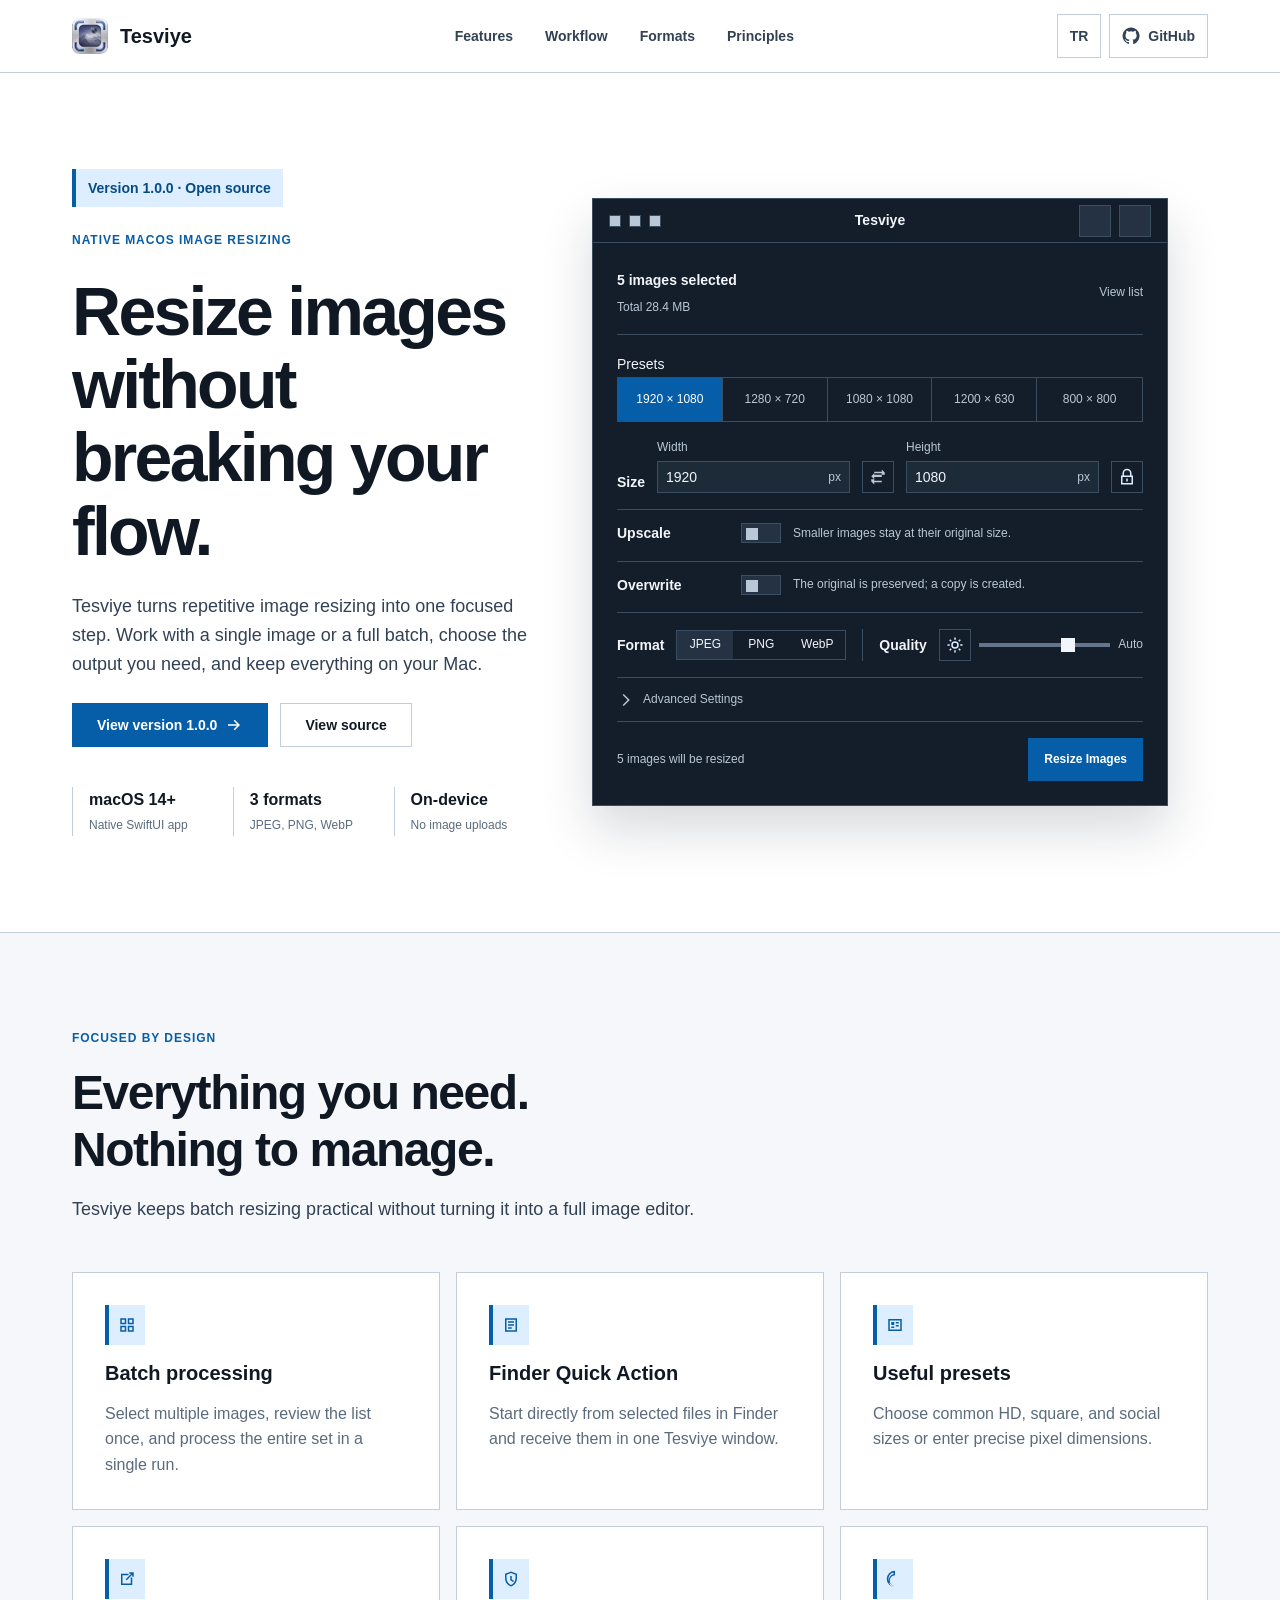
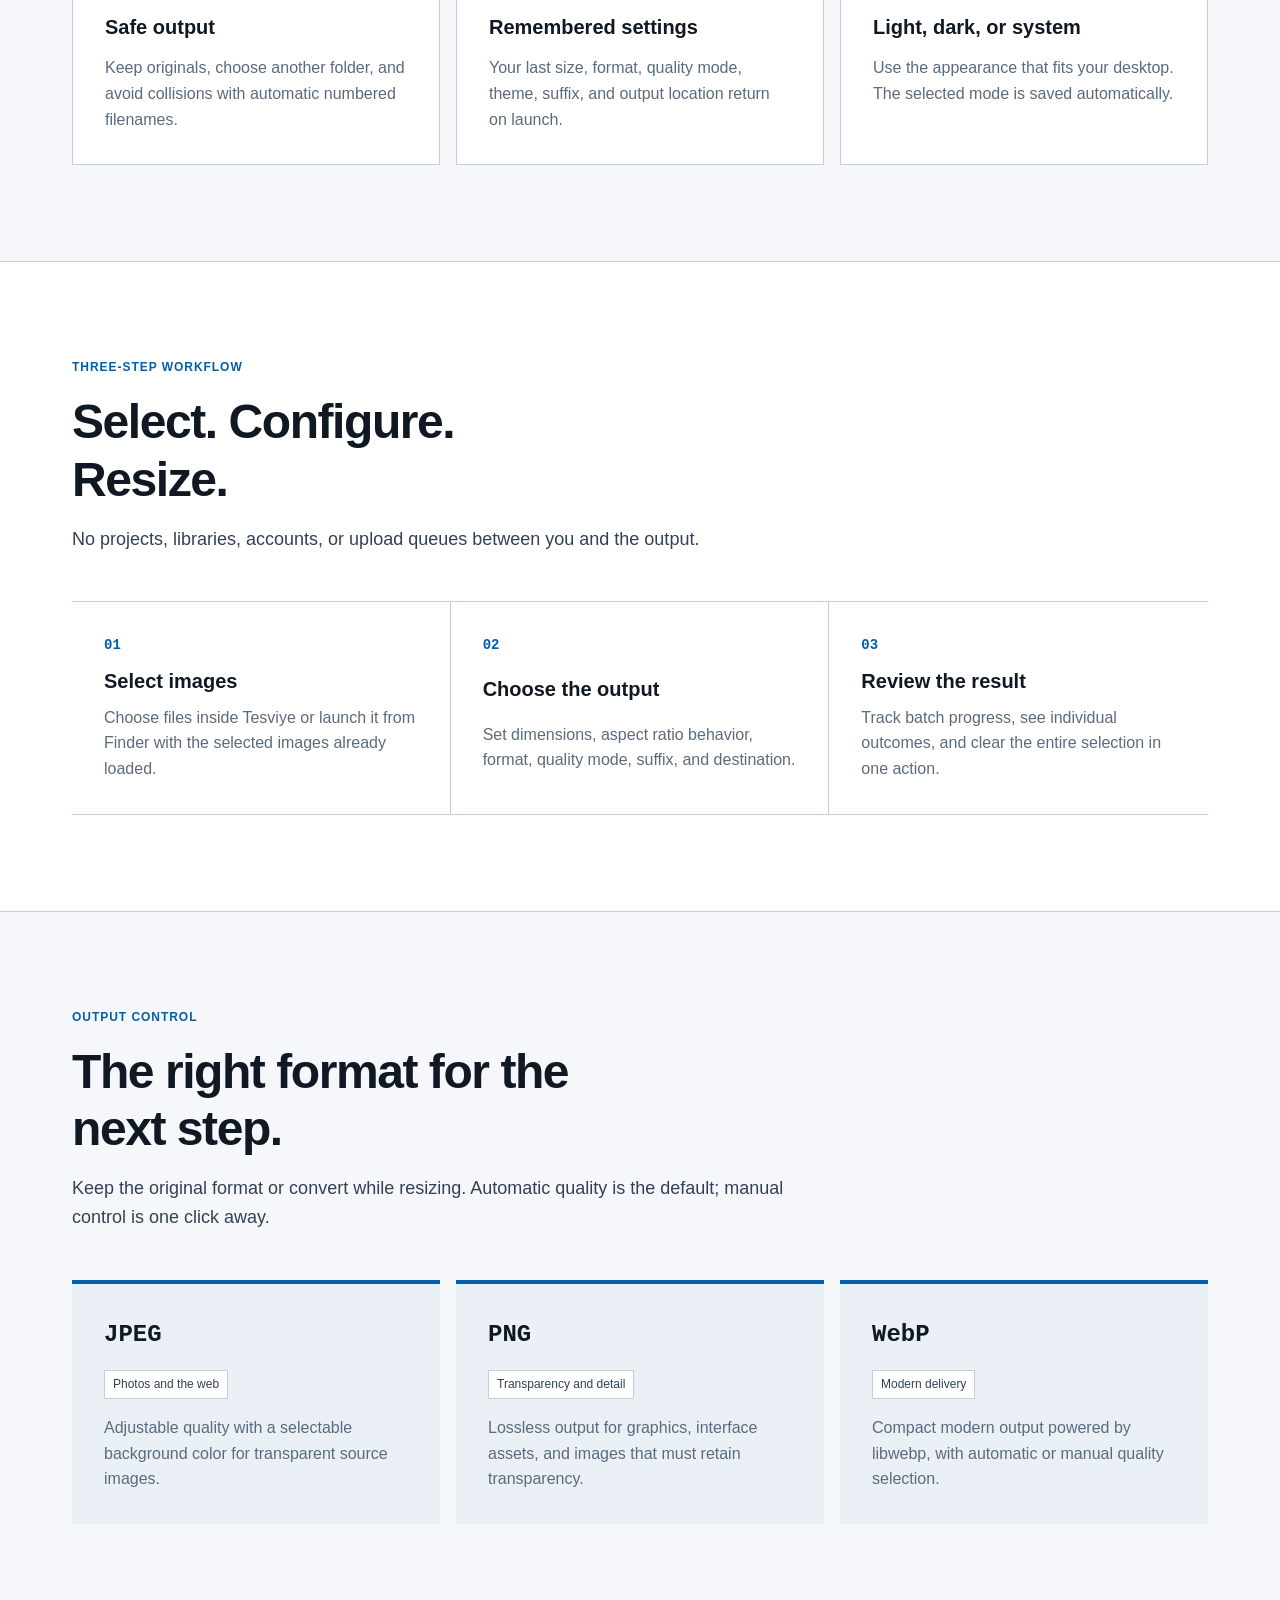
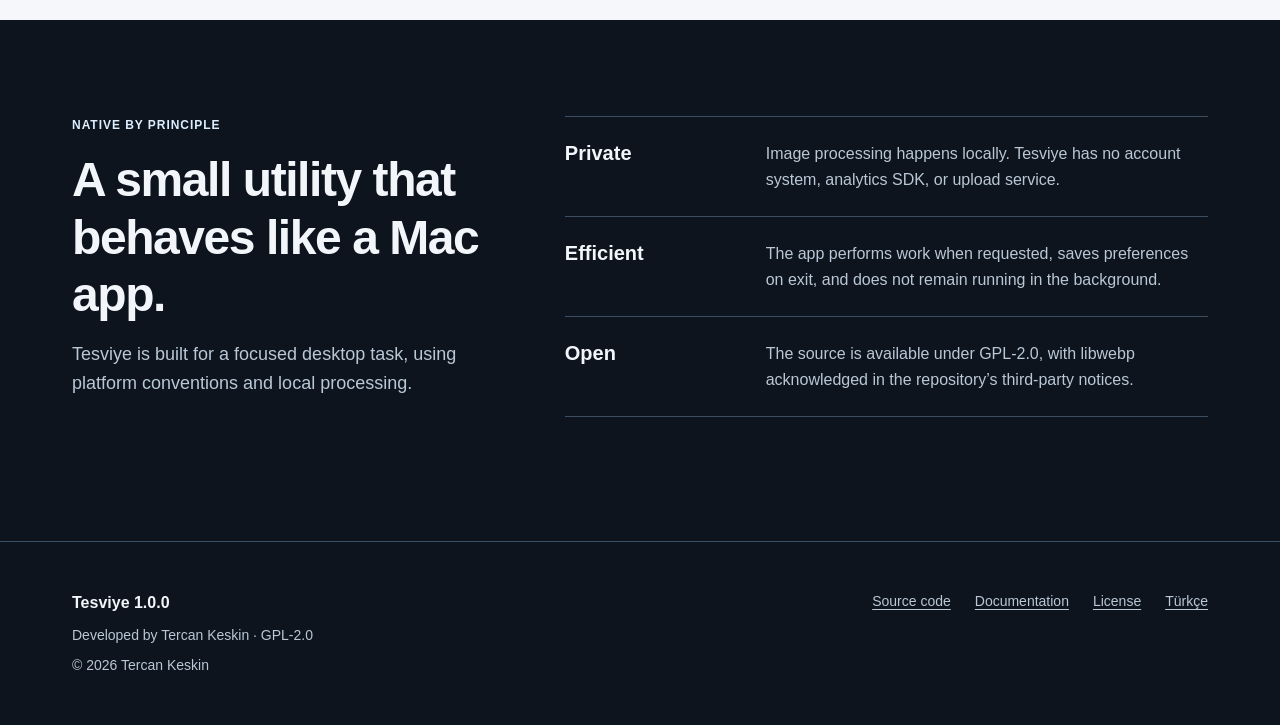
==== docs/index.html @ 5f22d954 "feat(release): prepare 1.0.0 public launch - Add the bilingual GitHub Pages presentation and automat" ====
<!DOCTYPE html>
<html lang="en">
  <head>
    <meta charset="UTF-8">
    <meta name="viewport" content="width=device-width, initial-scale=1.0">
    <meta
      name="description"
      content="Tesviye is a native macOS app for resizing one or many images with presets, format conversion, quality control, and Finder Quick Actions."
    >
    <meta name="theme-color" content="#ffffff">
    <meta name="referrer" content="strict-origin-when-cross-origin">
    <meta
      http-equiv="Content-Security-Policy"
      content="default-src 'self'; img-src 'self' data:; style-src 'self'; script-src 'self'; connect-src 'none'; object-src 'none'; base-uri 'self'; form-action 'none'; upgrade-insecure-requests"
    >
    <title>Tesviye — Native Image Resizing for macOS</title>
    <link rel="canonical" href="https://tercan.github.io/tesviye/">
    <link rel="alternate" hreflang="en" href="https://tercan.github.io/tesviye/">
    <link rel="alternate" hreflang="tr" href="https://tercan.github.io/tesviye/tr/">
    <link rel="alternate" hreflang="x-default" href="https://tercan.github.io/tesviye/">
    <link rel="icon" type="image/png" href="assets/tesviye-icon-256.png">
    <link rel="apple-touch-icon" href="assets/tesviye-icon-256.png">
    <link rel="stylesheet" href="style.css">
    <meta property="og:type" content="website">
    <meta property="og:site_name" content="Tesviye">
    <meta property="og:title" content="Tesviye — Native Image Resizing for macOS">
    <meta
      property="og:description"
      content="Resize single images or entire batches with presets, format conversion, quality control, and a Finder Quick Action."
    >
    <meta property="og:url" content="https://tercan.github.io/tesviye/">
    <meta property="og:image" content="https://tercan.github.io/tesviye/assets/tesviye-icon.png">
    <meta property="og:image:alt" content="Tesviye application icon">
    <meta name="twitter:card" content="summary">
    <meta name="twitter:title" content="Tesviye — Native Image Resizing for macOS">
    <meta
      name="twitter:description"
      content="A focused, private, and native macOS workflow for resizing images."
    >
    <meta name="twitter:image" content="https://tercan.github.io/tesviye/assets/tesviye-icon.png">
    <script type="application/ld+json">
      {
        "@context": "https://schema.org",
        "@type": "SoftwareApplication",
        "name": "Tesviye",
        "description": "A native macOS application for resizing and converting one or many images.",
        "applicationCategory": "MultimediaApplication",
        "operatingSystem": "macOS 14 or later",
        "softwareVersion": "1.0.0",
        "isAccessibleForFree": true,
        "license": "https://github.com/tercan/tesviye/blob/main/LICENSE",
        "codeRepository": "https://github.com/tercan/tesviye",
        "downloadUrl": "https://github.com/tercan/tesviye/releases/tag/v1.0.0",
        "image": "https://tercan.github.io/tesviye/assets/tesviye-icon.png",
        "author": {
          "@type": "Person",
          "name": "Tercan Keskin",
          "url": "https://tercan.github.io/"
        }
      }
    </script>
    <script src="script.js" defer></script>
  </head>
  <body>
    <a class="skip-link" href="#main-content">Skip to content</a>

    <header class="site-header">
      <div class="container header-inner" data-menu-open="false">
        <a class="brand" href="./" aria-label="Tesviye home page">
          <picture class="brand-picture">
            <source
              type="image/webp"
              srcset="assets/tesviye-icon-36.webp 1x, assets/tesviye-icon-72.webp 2x"
            >
            <img
              class="brand-icon"
              src="assets/tesviye-icon-36.png"
              srcset="assets/tesviye-icon-36.png 1x, assets/tesviye-icon-72.png 2x"
              width="36"
              height="36"
              alt=""
              aria-hidden="true"
            >
          </picture><!-- /.brand-picture -->
          <span>Tesviye</span>
        </a>

        <nav class="site-navigation" id="primary-navigation" aria-label="Primary navigation">
          <ul class="navigation-list">
            <li><a class="navigation-link" href="#features">Features</a></li>
            <li><a class="navigation-link" href="#workflow">Workflow</a></li>
            <li><a class="navigation-link" href="#formats">Formats</a></li>
            <li><a class="navigation-link" href="#principles">Principles</a></li>
          </ul><!-- /.navigation-list -->
        </nav><!-- /.site-navigation -->

        <div class="header-actions">
          <a class="language-link" href="tr/" lang="tr" hreflang="tr" aria-label="TR — Türkçe sürümü aç">TR</a>
          <a
            class="header-link"
            href="https://github.com/tercan/tesviye"
            aria-label="View Tesviye on GitHub"
          >
            <svg viewBox="0 0 24 24" aria-hidden="true">
              <path
                fill="currentColor"
                d="M12 .7a11.3 11.3 0 0 0-3.6 22c.6.1.8-.2.8-.5v-2.2c-3.3.7-4-1.4-4-1.4-.5-1.4-1.3-1.7-1.3-1.7-1.1-.7.1-.7.1-.7 1.2.1 1.8 1.2 1.8 1.2 1.1 1.8 2.8 1.3 3.5 1 .1-.8.4-1.3.8-1.6-2.6-.3-5.4-1.3-5.4-5.6 0-1.2.4-2.3 1.2-3.1-.1-.3-.5-1.5.1-3.1 0 0 1-.3 3.2 1.2a11 11 0 0 1 5.8 0c2.2-1.5 3.2-1.2 3.2-1.2.6 1.6.2 2.8.1 3.1.7.8 1.2 1.9 1.2 3.1 0 4.4-2.7 5.3-5.4 5.6.4.4.8 1.1.8 2.2v3.2c0 .3.2.6.8.5A11.3 11.3 0 0 0 12 .7Z"
              ></path>
            </svg>
            <span>GitHub</span>
          </a>
          <button
            class="menu-toggle"
            type="button"
            aria-controls="primary-navigation"
            aria-expanded="false"
            aria-label="Open navigation menu"
            data-label-open="Open navigation menu"
            data-label-close="Close navigation menu"
          >
            <svg viewBox="0 0 24 24" aria-hidden="true">
              <path fill="currentColor" d="M3 6h18v2H3V6Zm0 5h18v2H3v-2Zm0 5h18v2H3v-2Z"></path>
            </svg>
          </button>
        </div><!-- /.header-actions -->
      </div><!-- /.header-inner -->
    </header><!-- /.site-header -->

    <main id="main-content">
      <section class="hero" aria-labelledby="hero-title">
        <div class="container hero-grid">
          <div class="hero-copy">
            <p class="version-line">Version 1.0.0 · Open source</p>
            <p class="eyebrow">Native macOS image resizing</p>
            <h1 id="hero-title">Resize images without breaking your flow.</h1>
            <p class="hero-lead">
              Tesviye turns repetitive image resizing into one focused step. Work with a single image or a full
              batch, choose the output you need, and keep everything on your Mac.
            </p>
            <div class="hero-actions">
              <a class="button" href="https://github.com/tercan/tesviye/releases/tag/v1.0.0">
                View version 1.0.0
                <svg viewBox="0 0 24 24" aria-hidden="true">
                  <path fill="currentColor" d="m13 5 7 7-7 7-1.4-1.4 4.6-4.6H4v-2h12.2l-4.6-4.6L13 5Z"></path>
                </svg>
              </a>
              <a class="button button--secondary" href="https://github.com/tercan/tesviye">View source</a>
            </div><!-- /.hero-actions -->
            <ul class="hero-facts">
              <li class="fact-item">
                <span class="fact-value">macOS 14+</span>
                <span class="fact-label">Native SwiftUI app</span>
              </li>
              <li class="fact-item">
                <span class="fact-value">3 formats</span>
                <span class="fact-label">JPEG, PNG, WebP</span>
              </li>
              <li class="fact-item">
                <span class="fact-value">On-device</span>
                <span class="fact-label">No image uploads</span>
              </li>
            </ul><!-- /.hero-facts -->
          </div><!-- /.hero-copy -->

          <figure class="app-preview" aria-labelledby="preview-caption">
            <div class="preview-titlebar">
              <div class="window-controls" aria-hidden="true">
                <span class="window-control"></span>
                <span class="window-control"></span>
                <span class="window-control"></span>
              </div><!-- /.window-controls -->
              <span class="preview-title">Tesviye</span>
              <div class="preview-actions" aria-hidden="true">
                <span class="preview-action"></span>
                <span class="preview-action"></span>
              </div><!-- /.preview-actions -->
            </div><!-- /.preview-titlebar -->
            <div class="preview-body">
              <div class="preview-summary">
                <div>
                  <strong>5 images selected</strong><br>
                  <span>Total 28.4 MB</span>
                </div>
                <span class="preview-link">View list</span>
              </div><!-- /.preview-summary -->

              <div>
                <span class="preview-section-label">Presets</span>
                <ul class="preset-list">
                  <li class="preset-item preset-item--active">1920 × 1080</li>
                  <li class="preset-item">1280 × 720</li>
                  <li class="preset-item">1080 × 1080</li>
                  <li class="preset-item">1200 × 630</li>
                  <li class="preset-item">800 × 800</li>
                </ul><!-- /.preset-list -->
              </div>

              <div class="preview-dimension-row">
                <strong class="preview-section-label">Size</strong>
                <span class="preview-field">
                  <span class="preview-caption">Width</span>
                  <span class="preview-control">1920 <span class="preview-unit">px</span></span>
                </span>
                <span class="preview-swap" aria-hidden="true">
                  <svg viewBox="0 0 24 24"><path fill="currentColor" d="m7 7-4 4 4 4v-3h10V9H7V7Zm10 2h4V6l-4-4v3H7v2h10v2Zm0 8H7v-2H3v3l4 4v-3h10v-2Z"></path></svg>
                </span>
                <span class="preview-field">
                  <span class="preview-caption">Height</span>
                  <span class="preview-control">1080 <span class="preview-unit">px</span></span>
                </span>
                <span class="preview-lock" aria-hidden="true">
                  <svg viewBox="0 0 24 24"><path fill="currentColor" d="M6 10V7a6 6 0 0 1 12 0v3h2v12H4V10h2Zm2 0h8V7a4 4 0 0 0-8 0v3Zm-2 2v8h12v-8H6Zm5 2h2v4h-2v-4Z"></path></svg>
                </span>
              </div><!-- /.preview-dimension-row -->

              <div class="preview-option-row">
                <strong class="preview-section-label">Upscale</strong>
                <span class="preview-switch" aria-hidden="true"></span>
                <span class="preview-caption">Smaller images stay at their original size.</span>
              </div><!-- /.preview-option-row -->

              <div class="preview-option-row">
                <strong class="preview-section-label">Overwrite</strong>
                <span class="preview-switch" aria-hidden="true"></span>
                <span class="preview-caption">The original is preserved; a copy is created.</span>
              </div><!-- /.preview-option-row -->

              <div class="preview-output-row">
                <div class="preview-format">
                  <strong class="preview-section-label">Format</strong>
                  <span class="format-control"><span>JPEG</span><span>PNG</span><span>WebP</span></span>
                </div><!-- /.preview-format -->
                <span class="preview-separator" aria-hidden="true"></span>
                <div class="preview-quality">
                  <strong class="preview-section-label">Quality</strong>
                  <span class="quality-control">
                    <span class="quality-mode" aria-hidden="true">
                      <svg viewBox="0 0 24 24"><path fill="currentColor" d="M11 2h2v3h-2V2Zm0 17h2v3h-2v-3ZM2 11h3v2H2v-2Zm17 0h3v2h-3v-2ZM4.2 5.6l1.4-1.4 2.1 2.1-1.4 1.4-2.1-2.1Zm12.1 12.1 1.4-1.4 2.1 2.1-1.4 1.4-2.1-2.1Zm0-11.4 2.1-2.1 1.4 1.4-2.1 2.1-1.4-1.4ZM4.2 18.4l2.1-2.1 1.4 1.4-2.1 2.1-1.4-1.4ZM12 7a5 5 0 1 1 0 10 5 5 0 0 1 0-10Zm0 2a3 3 0 1 0 0 6 3 3 0 0 0 0-6Z"></path></svg>
                    </span>
                    <span class="quality-slider" aria-hidden="true"></span>
                    <span class="preview-value">Auto</span>
                  </span>
                </div><!-- /.preview-quality -->
              </div><!-- /.preview-output-row -->

              <div class="preview-disclosure">
                <svg viewBox="0 0 24 24" aria-hidden="true"><path fill="currentColor" d="m9 4 8 8-8 8-1.4-1.4 6.6-6.6-6.6-6.6L9 4Z"></path></svg>
                Advanced Settings
              </div><!-- /.preview-disclosure -->
              <div class="preview-footer">
                <span class="preview-caption">5 images will be resized</span>
                <span class="preview-primary-button">Resize Images</span>
              </div><!-- /.preview-footer -->
            </div><!-- /.preview-body -->
            <figcaption class="visually-hidden" id="preview-caption">
              A compact preview of the Tesviye image resizing interface.
            </figcaption>
          </figure><!-- /.app-preview -->
        </div><!-- /.hero-grid -->
      </section><!-- /.hero -->

      <section class="section" id="features" aria-labelledby="features-title">
        <div class="container">
          <div class="section-heading">
            <p class="eyebrow">Focused by design</p>
            <h2 id="features-title">Everything you need. Nothing to manage.</h2>
            <p class="section-description">
              Tesviye keeps batch resizing practical without turning it into a full image editor.
            </p>
          </div><!-- /.section-heading -->

          <div class="feature-grid">
            <article class="feature-card">
              <span class="feature-icon" aria-hidden="true">
                <svg viewBox="0 0 24 24"><path fill="currentColor" d="M3 3h8v8H3V3Zm2 2v4h4V5H5Zm8-2h8v8h-8V3Zm2 2v4h4V5h-4ZM3 13h8v8H3v-8Zm2 2v4h4v-4H5Zm8-2h8v8h-8v-8Zm2 2v4h4v-4h-4Z"></path></svg>
              </span>
              <h3>Batch processing</h3>
              <p>Select multiple images, review the list once, and process the entire set in a single run.</p>
            </article><!-- /.feature-card -->

            <article class="feature-card">
              <span class="feature-icon" aria-hidden="true">
                <svg viewBox="0 0 24 24"><path fill="currentColor" d="M4 3h16v18H4V3Zm2 2v14h12V5H6Zm2 2h8v2H8V7Zm0 4h8v2H8v-2Zm0 4h5v2H8v-2Z"></path></svg>
              </span>
              <h3>Finder Quick Action</h3>
              <p>Start directly from selected files in Finder and receive them in one Tesviye window.</p>
            </article><!-- /.feature-card -->

            <article class="feature-card">
              <span class="feature-icon" aria-hidden="true">
                <svg viewBox="0 0 24 24"><path fill="currentColor" d="M3 4h18v16H3V4Zm2 2v12h14V6H5Zm2 2h4v4H7V8Zm6 0h4v2h-4V8Zm0 4h4v2h-4v-2ZM7 14h4v2H7v-2Z"></path></svg>
              </span>
              <h3>Useful presets</h3>
              <p>Choose common HD, square, and social sizes or enter precise pixel dimensions.</p>
            </article><!-- /.feature-card -->

            <article class="feature-card">
              <span class="feature-icon" aria-hidden="true">
                <svg viewBox="0 0 24 24"><path fill="currentColor" d="M4 5h10v2H6v11h11v-8h2v10H4V5Zm11-2h6v6h-2V6.4l-7.3 7.3-1.4-1.4L17.6 5H15V3Z"></path></svg>
              </span>
              <h3>Safe output</h3>
              <p>Keep originals, choose another folder, and avoid collisions with automatic numbered filenames.</p>
            </article><!-- /.feature-card -->

            <article class="feature-card">
              <span class="feature-icon" aria-hidden="true">
                <svg viewBox="0 0 24 24"><path fill="currentColor" d="M12 2 4 5v6c0 5 3.4 9.7 8 11 4.6-1.3 8-6 8-11V5l-8-3Zm0 2.1L18 6.3V11c0 3.9-2.5 7.7-6 8.9-3.5-1.2-6-5-6-8.9V6.3l6-2.2Zm-1 3.9h2v4.6l3 1.7-1 1.7-4-2.3V8Z"></path></svg>
              </span>
              <h3>Remembered settings</h3>
              <p>Your last size, format, quality mode, theme, suffix, and output location return on launch.</p>
            </article><!-- /.feature-card -->

            <article class="feature-card">
              <span class="feature-icon" aria-hidden="true">
                <svg viewBox="0 0 24 24"><path fill="currentColor" d="M12 3a9 9 0 1 0 0 18 7 7 0 0 1 0-14V3Zm-1.8 2.3A9 9 0 0 0 12 23a11 11 0 1 1 0-22v2a9 9 0 0 0-1.8.2Z"></path></svg>
              </span>
              <h3>Light, dark, or system</h3>
              <p>Use the appearance that fits your desktop. The selected mode is saved automatically.</p>
            </article><!-- /.feature-card -->
          </div><!-- /.feature-grid -->
        </div><!-- /.container -->
      </section><!-- /#features -->

      <section class="section section--surface" id="workflow" aria-labelledby="workflow-title">
        <div class="container">
          <div class="section-heading">
            <p class="eyebrow">Three-step workflow</p>
            <h2 id="workflow-title">Select. Configure. Resize.</h2>
            <p class="section-description">No projects, libraries, accounts, or upload queues between you and the output.</p>
          </div><!-- /.section-heading -->
          <ol class="workflow-grid">
            <li class="workflow-step">
              <span class="step-number">01</span>
              <h3>Select images</h3>
              <p>Choose files inside Tesviye or launch it from Finder with the selected images already loaded.</p>
            </li><!-- /.workflow-step -->
            <li class="workflow-step">
              <span class="step-number">02</span>
              <h3>Choose the output</h3>
              <p>Set dimensions, aspect ratio behavior, format, quality mode, suffix, and destination.</p>
            </li><!-- /.workflow-step -->
            <li class="workflow-step">
              <span class="step-number">03</span>
              <h3>Review the result</h3>
              <p>Track batch progress, see individual outcomes, and clear the entire selection in one action.</p>
            </li><!-- /.workflow-step -->
          </ol><!-- /.workflow-grid -->
        </div><!-- /.container -->
      </section><!-- /#workflow -->

      <section class="section" id="formats" aria-labelledby="formats-title">
        <div class="container">
          <div class="section-heading">
            <p class="eyebrow">Output control</p>
            <h2 id="formats-title">The right format for the next step.</h2>
            <p class="section-description">
              Keep the original format or convert while resizing. Automatic quality is the default; manual control is one click away.
            </p>
          </div><!-- /.section-heading -->
          <div class="format-grid">
            <article class="format-card">
              <span class="format-name">JPEG</span>
              <span class="format-tag">Photos and the web</span>
              <p>Adjustable quality with a selectable background color for transparent source images.</p>
            </article><!-- /.format-card -->
            <article class="format-card">
              <span class="format-name">PNG</span>
              <span class="format-tag">Transparency and detail</span>
              <p>Lossless output for graphics, interface assets, and images that must retain transparency.</p>
            </article><!-- /.format-card -->
            <article class="format-card">
              <span class="format-name">WebP</span>
              <span class="format-tag">Modern delivery</span>
              <p>Compact modern output powered by libwebp, with automatic or manual quality selection.</p>
            </article><!-- /.format-card -->
          </div><!-- /.format-grid -->
        </div><!-- /.container -->
      </section><!-- /#formats -->

      <section class="section section--dark" id="principles" aria-labelledby="principles-title">
        <div class="container principles-grid">
          <div class="section-heading">
            <p class="eyebrow">Native by principle</p>
            <h2 id="principles-title">A small utility that behaves like a Mac app.</h2>
            <p class="section-description">
              Tesviye is built for a focused desktop task, using platform conventions and local processing.
            </p>
          </div><!-- /.section-heading -->
          <ul class="principle-list">
            <li class="principle-item">
              <h3>Private</h3>
              <p>Image processing happens locally. Tesviye has no account system, analytics SDK, or upload service.</p>
            </li><!-- /.principle-item -->
            <li class="principle-item">
              <h3>Efficient</h3>
              <p>The app performs work when requested, saves preferences on exit, and does not remain running in the background.</p>
            </li><!-- /.principle-item -->
            <li class="principle-item">
              <h3>Open</h3>
              <p>The source is available under GPL-2.0, with libwebp acknowledged in the repository’s third-party notices.</p>
            </li><!-- /.principle-item -->
          </ul><!-- /.principle-list -->
        </div><!-- /.principles-grid -->
      </section><!-- /#principles -->
    </main><!-- /#main-content -->

    <footer class="site-footer">
      <div class="container footer-grid">
        <div class="footer-brand">
          <strong>Tesviye 1.0.0</strong>
          <span class="footer-note">Developed by Tercan Keskin · GPL-2.0</span>
          <span class="footer-note">© <span data-current-year>2026</span> Tercan Keskin</span>
        </div><!-- /.footer-brand -->
        <nav class="footer-links" aria-label="Footer navigation">
          <a class="footer-link" href="https://github.com/tercan/tesviye">Source code</a>
          <a class="footer-link" href="https://github.com/tercan/tesviye/blob/main/README.md">Documentation</a>
          <a class="footer-link" href="https://github.com/tercan/tesviye/blob/main/LICENSE">License</a>
          <a class="footer-link" href="tr/" lang="tr" hreflang="tr">Türkçe</a>
        </nav><!-- /.footer-links -->
      </div><!-- /.footer-grid -->
    </footer><!-- /.site-footer -->
  </body>
</html>
---- docs/style.css ----
/**
 * 1. CSS reset / normalize
 */

*,
*::before,
*::after {
  box-sizing: border-box;
}

html {
  scroll-behavior: auto;
}

body,
h1,
h2,
h3,
p,
ul,
ol {
  margin: 0;
}

ul,
ol {
  padding: 0;
}

button,
a {
  font: inherit;
}

img,
svg {
  display: block;
}

/**
 * 2. Design tokens
 */

:root {
  --color-page: #f5f7fa;
  --color-surface: #ffffff;
  --color-surface-soft: #eaf0f6;
  --color-surface-strong: #dbe5ef;
  --color-text: #101923;
  --color-text-soft: #334155;
  --color-text-muted: #5b6b7d;
  --color-border: #c2ceda;
  --color-primary: #075ea8;
  --color-primary-hover: #064b85;
  --color-primary-soft: #dceeff;
  --color-primary-contrast: #ffffff;
  --color-success: #17633f;
  --color-warning: #8a4b08;
  --color-focus: #b45309;
  --color-dark: #0d141d;
  --color-dark-surface: #141e2a;
  --color-dark-surface-soft: #1d2a38;
  --color-dark-text: #f2f6fa;
  --color-dark-text-soft: #b9c7d6;
  --color-dark-border: #3b4d60;
  --color-slider: #64748b;
  --color-control-light: #eef2f7;
  --color-control-dark: #243243;
  --color-code: #e4edf6;
  --font-family-base: -apple-system, BlinkMacSystemFont, "Segoe UI", sans-serif;
  --font-family-mono: "SFMono-Regular", Consolas, "Liberation Mono", monospace;
  --font-size-xs: 0.75rem;
  --font-size-sm: 0.875rem;
  --font-size-base: 1rem;
  --font-size-md: 1.125rem;
  --font-size-lg: 1.25rem;
  --font-size-xl: 1.5rem;
  --font-size-2xl: 2rem;
  --font-size-3xl: 3rem;
  --font-size-4xl: 4.25rem;
  --line-height-tight: 1.08;
  --line-height-heading: 1.2;
  --line-height-base: 1.6;
  --font-weight-regular: 400;
  --font-weight-medium: 500;
  --font-weight-semibold: 600;
  --font-weight-bold: 700;
  --letter-spacing-wide: 0.08em;
  --space-2xs: 0.25rem;
  --space-xs: 0.5rem;
  --space-sm: 0.75rem;
  --space-md: 1rem;
  --space-lg: 1.5rem;
  --space-xl: 2rem;
  --space-2xl: 3rem;
  --space-3xl: 4rem;
  --space-4xl: 6rem;
  --border-radius: 0;
  --border-width: 1px;
  --border-accent-width: 0.25rem;
  --shadow-sm: 0 0.125rem 0.5rem rgba(15, 23, 42, 0.08);
  --shadow-lg: 0 1.5rem 3rem rgba(15, 23, 42, 0.16);
  --transition-fast: 150ms ease;
  --container-max-width: 74rem;
  --container-padding: 1.5rem;
  --header-min-height: 4.5rem;
  --control-min-height: 2.75rem;
  --target-min-size: 2.75rem;
  --brand-icon-size: 2.25rem;
  --feature-icon-size: 2.5rem;
  --inline-icon-size: 1.125rem;
  --preview-max-width: 36rem;
  --preview-control-height: 2rem;
  --preview-slider-height: 0.25rem;
  --preview-slider-thumb: 0.875rem;
  --preview-lock-size: 2rem;
  --section-scroll-margin: 5.5rem;
  --z-header: 100;
  --z-skip-link: 200;
}

/**
 * 3. Base / element styles
 */

body {
  min-width: 20rem;
  background: var(--color-page);
  color: var(--color-text);
  font-family: var(--font-family-base);
  font-size: var(--font-size-base);
  line-height: var(--line-height-base);
  text-rendering: optimizeLegibility;
}

a {
  color: var(--color-primary);
  text-decoration-thickness: 0.0625rem;
  text-underline-offset: 0.2em;
}

a:hover {
  color: var(--color-primary-hover);
}

button {
  border: 0;
}

a:focus-visible,
button:focus-visible {
  outline: 0.1875rem solid var(--color-focus);
  outline-offset: 0.1875rem;
}

h1,
h2,
h3 {
  color: var(--color-text);
  line-height: var(--line-height-heading);
}

h1 {
  max-width: 13ch;
  font-size: var(--font-size-4xl);
  letter-spacing: -0.04em;
  line-height: var(--line-height-tight);
}

h2 {
  max-width: 20ch;
  font-size: var(--font-size-3xl);
  letter-spacing: -0.03em;
}

h3 {
  font-size: var(--font-size-lg);
}

code {
  background: var(--color-code);
  font-family: var(--font-family-mono);
  font-size: var(--font-size-sm);
  padding: var(--space-2xs) var(--space-xs);
}

section[id] {
  scroll-margin-top: var(--section-scroll-margin);
}

/**
 * 4. Layout
 */

.container {
  width: min(100%, var(--container-max-width));
  margin-inline: auto;
  padding-inline: var(--container-padding);
}

.site-header {
  position: sticky;
  z-index: var(--z-header);
  top: 0;
  border-bottom: var(--border-width) solid var(--color-border);
  background: var(--color-surface);
}

.header-inner {
  display: grid;
  min-height: var(--header-min-height);
  align-items: center;
  grid-template-columns: auto 1fr auto;
  gap: var(--space-xl);
}

.site-navigation {
  justify-self: center;
}

.navigation-list {
  display: flex;
  align-items: center;
  gap: var(--space-xl);
  list-style: none;
}

.header-actions {
  display: flex;
  align-items: center;
  gap: var(--space-xs);
}

.hero {
  border-bottom: var(--border-width) solid var(--color-border);
  background: var(--color-surface);
  padding-block: var(--space-4xl);
}

.hero-grid {
  display: grid;
  align-items: center;
  grid-template-columns: minmax(0, 0.9fr) minmax(28rem, 1.1fr);
  gap: var(--space-3xl);
}

.hero-copy {
  display: grid;
  align-content: center;
  gap: var(--space-lg);
}

.hero-actions {
  display: flex;
  flex-wrap: wrap;
  gap: var(--space-sm);
}

.hero-facts {
  display: grid;
  padding-top: var(--space-md);
  grid-template-columns: repeat(3, minmax(0, 1fr));
  list-style: none;
}

.section {
  padding-block: var(--space-4xl);
}

.section--surface {
  border-block: var(--border-width) solid var(--color-border);
  background: var(--color-surface);
}

.section-heading {
  display: grid;
  max-width: 46rem;
  gap: var(--space-md);
  margin-bottom: var(--space-2xl);
}

.feature-grid {
  display: grid;
  grid-template-columns: repeat(3, minmax(0, 1fr));
  gap: var(--space-md);
}

.workflow-grid {
  display: grid;
  grid-template-columns: repeat(3, minmax(0, 1fr));
  border-block: var(--border-width) solid var(--color-border);
}

.format-grid {
  display: grid;
  grid-template-columns: repeat(3, minmax(0, 1fr));
  gap: var(--space-md);
}

.principles-grid {
  display: grid;
  align-items: start;
  grid-template-columns: minmax(0, 0.8fr) minmax(0, 1.2fr);
  gap: var(--space-3xl);
}

.principle-list {
  display: grid;
  border-top: var(--border-width) solid var(--color-dark-border);
  list-style: none;
}

.site-footer {
  border-top: var(--border-width) solid var(--color-dark-border);
  background: var(--color-dark);
  color: var(--color-dark-text-soft);
  padding-block: var(--space-2xl);
}

.footer-grid {
  display: grid;
  align-items: start;
  grid-template-columns: 1fr auto;
  gap: var(--space-xl);
}

.footer-links {
  display: flex;
  flex-wrap: wrap;
  justify-content: flex-end;
  gap: var(--space-lg);
}

/**
 * 5. Components
 */

.skip-link {
  position: fixed;
  z-index: var(--z-skip-link);
  top: var(--space-md);
  left: var(--space-md);
  background: var(--color-primary);
  color: var(--color-primary-contrast);
  padding: var(--space-sm) var(--space-md);
  transform: translateY(-200%);
}

.skip-link:focus {
  color: var(--color-primary-contrast);
  transform: translateY(0);
}

.brand {
  display: inline-flex;
  min-height: var(--target-min-size);
  align-items: center;
  gap: var(--space-sm);
  color: var(--color-text);
  font-size: var(--font-size-lg);
  font-weight: var(--font-weight-bold);
  text-decoration: none;
}

.brand:hover {
  color: var(--color-primary);
}

.brand-picture,
.brand-icon {
  width: var(--brand-icon-size);
  height: var(--brand-icon-size);
}

.navigation-link,
.language-link,
.header-link,
.menu-toggle {
  display: inline-flex;
  min-height: var(--target-min-size);
  align-items: center;
  justify-content: center;
  color: var(--color-text-soft);
  font-size: var(--font-size-sm);
  font-weight: var(--font-weight-semibold);
  text-decoration: none;
}

.navigation-link:hover,
.language-link:hover,
.header-link:hover {
  color: var(--color-primary);
}

.language-link,
.header-link,
.menu-toggle {
  min-width: var(--target-min-size);
  border: var(--border-width) solid var(--color-border);
  background: var(--color-surface);
  padding-inline: var(--space-sm);
}

.header-link {
  gap: var(--space-xs);
}

.menu-toggle {
  display: none;
  cursor: pointer;
}

.menu-toggle svg,
.header-link svg,
.button svg,
.feature-icon svg {
  width: var(--inline-icon-size);
  height: var(--inline-icon-size);
}

.eyebrow {
  color: var(--color-primary);
  font-size: var(--font-size-xs);
  font-weight: var(--font-weight-bold);
  letter-spacing: var(--letter-spacing-wide);
  text-transform: uppercase;
}

.version-line {
  display: inline-flex;
  align-items: center;
  justify-self: start;
  gap: var(--space-sm);
  border-left: var(--border-accent-width) solid var(--color-primary);
  background: var(--color-primary-soft);
  color: var(--color-primary-hover);
  font-size: var(--font-size-sm);
  font-weight: var(--font-weight-semibold);
  padding: var(--space-xs) var(--space-sm);
}

.hero-lead,
.section-description {
  color: var(--color-text-soft);
  font-size: var(--font-size-md);
}

.hero-lead {
  max-width: 38rem;
}

.button {
  display: inline-flex;
  min-height: var(--control-min-height);
  align-items: center;
  justify-content: center;
  gap: var(--space-xs);
  border: var(--border-width) solid var(--color-primary);
  background: var(--color-primary);
  color: var(--color-primary-contrast);
  font-size: var(--font-size-sm);
  font-weight: var(--font-weight-semibold);
  padding-inline: var(--space-lg);
  text-decoration: none;
}

.button:hover {
  border-color: var(--color-primary-hover);
  background: var(--color-primary-hover);
  color: var(--color-primary-contrast);
}

.button--secondary {
  border-color: var(--color-border);
  background: var(--color-surface);
  color: var(--color-text);
}

.button--secondary:hover {
  border-color: var(--color-primary);
  background: var(--color-primary-soft);
  color: var(--color-primary-hover);
}

.fact-item {
  display: grid;
  gap: var(--space-2xs);
  border-left: var(--border-width) solid var(--color-border);
  padding-left: var(--space-md);
}

.fact-value {
  color: var(--color-text);
  font-weight: var(--font-weight-bold);
}

.fact-label {
  color: var(--color-text-muted);
  font-size: var(--font-size-xs);
}

.app-preview {
  width: min(100%, var(--preview-max-width));
  justify-self: end;
  border: var(--border-width) solid var(--color-dark-border);
  background: var(--color-dark-surface);
  color: var(--color-dark-text);
  box-shadow: var(--shadow-lg);
}

.preview-titlebar {
  display: grid;
  min-height: var(--control-min-height);
  align-items: center;
  grid-template-columns: 1fr auto 1fr;
  border-bottom: var(--border-width) solid var(--color-dark-border);
  padding-inline: var(--space-md);
}

.window-controls,
.preview-actions {
  display: flex;
  gap: var(--space-xs);
}

.preview-actions {
  justify-content: flex-end;
}

.window-control,
.preview-action {
  display: block;
  width: var(--preview-lock-size);
  height: var(--preview-lock-size);
  border: var(--border-width) solid var(--color-dark-border);
  background: var(--color-control-dark);
}

.window-control {
  width: var(--space-sm);
  height: var(--space-sm);
  background: var(--color-dark-text-soft);
}

.preview-title {
  font-size: var(--font-size-sm);
  font-weight: var(--font-weight-semibold);
}

.preview-body {
  display: grid;
  gap: var(--space-md);
  padding: var(--space-lg);
}

.preview-summary {
  display: flex;
  align-items: center;
  justify-content: space-between;
  gap: var(--space-md);
  border-bottom: var(--border-width) solid var(--color-dark-border);
  padding-bottom: var(--space-md);
}

.preview-summary strong,
.preview-section-label {
  font-size: var(--font-size-sm);
}

.preview-summary span,
.preview-caption,
.preview-unit,
.preview-value {
  color: var(--color-dark-text-soft);
  font-size: var(--font-size-xs);
}

.preview-link {
  color: var(--color-primary-soft);
  font-size: var(--font-size-xs);
  text-decoration: none;
}

.preset-list {
  display: grid;
  grid-template-columns: repeat(5, minmax(0, 1fr));
  border: var(--border-width) solid var(--color-dark-border);
  list-style: none;
}

.preset-item {
  min-width: 0;
  border-right: var(--border-width) solid var(--color-dark-border);
  color: var(--color-dark-text-soft);
  font-size: var(--font-size-xs);
  padding: var(--space-sm) var(--space-2xs);
  text-align: center;
}

.preset-item:last-child {
  border-right: 0;
}

.preset-item--active {
  background: var(--color-primary);
  color: var(--color-primary-contrast);
}

.preview-dimension-row {
  display: grid;
  align-items: end;
  grid-template-columns: auto 1fr auto 1fr auto;
  gap: var(--space-sm);
}

.preview-field {
  display: grid;
  gap: var(--space-2xs);
}

.preview-control {
  display: flex;
  height: var(--preview-control-height);
  align-items: center;
  justify-content: space-between;
  border: var(--border-width) solid var(--color-dark-border);
  background: var(--color-dark-surface-soft);
  color: var(--color-dark-text);
  font-size: var(--font-size-sm);
  padding-inline: var(--space-xs);
}

.preview-swap,
.preview-lock {
  display: grid;
  width: var(--preview-lock-size);
  height: var(--preview-lock-size);
  place-items: center;
  border: var(--border-width) solid var(--color-dark-border);
  color: var(--color-dark-text-soft);
  font-size: var(--font-size-sm);
}

.preview-swap svg,
.preview-lock svg,
.preview-disclosure svg,
.quality-mode svg {
  width: var(--inline-icon-size);
  height: var(--inline-icon-size);
}

.preview-lock {
  color: var(--color-primary-soft);
}

.preview-option-row {
  display: grid;
  align-items: center;
  grid-template-columns: 7rem 2.5rem 1fr;
  gap: var(--space-sm);
  border-top: var(--border-width) solid var(--color-dark-border);
  padding-top: var(--space-sm);
}

.preview-switch {
  width: 2.5rem;
  height: 1.25rem;
  border: var(--border-width) solid var(--color-dark-border);
  background: var(--color-control-dark);
  padding: var(--space-2xs);
}

.preview-switch::after {
  display: block;
  width: var(--space-sm);
  height: var(--space-sm);
  background: var(--color-dark-text-soft);
  content: "";
}

.preview-output-row {
  display: grid;
  align-items: center;
  grid-template-columns: 1fr 0.0625rem 1.15fr;
  gap: var(--space-md);
  border-top: var(--border-width) solid var(--color-dark-border);
  padding-top: var(--space-md);
}

.preview-separator {
  width: 1px;
  height: var(--space-xl);
  background: var(--color-dark-border);
}

.preview-format,
.preview-quality {
  display: grid;
  align-items: center;
  grid-template-columns: auto 1fr;
  gap: var(--space-sm);
}

.format-control {
  display: grid;
  grid-template-columns: repeat(3, 1fr);
  border: var(--border-width) solid var(--color-dark-border);
  font-size: var(--font-size-xs);
  text-align: center;
}

.format-control span {
  padding: var(--space-2xs) var(--space-xs);
}

.format-control span:first-child {
  background: var(--color-control-dark);
}

.quality-control {
  display: grid;
  align-items: center;
  grid-template-columns: var(--preview-lock-size) 1fr auto;
  gap: var(--space-xs);
}

.quality-mode {
  display: grid;
  width: var(--preview-lock-size);
  height: var(--preview-lock-size);
  place-items: center;
  border: var(--border-width) solid var(--color-dark-border);
  color: var(--color-primary-soft);
  font-size: var(--font-size-xs);
}

.quality-slider {
  position: relative;
  height: var(--preview-slider-height);
  background: var(--color-slider);
}

.quality-slider::before {
  position: absolute;
  width: var(--preview-slider-thumb);
  height: var(--preview-slider-thumb);
  top: 50%;
  left: 68%;
  background: var(--color-dark-text);
  content: "";
  transform: translate(-50%, -50%);
}

.preview-disclosure {
  display: flex;
  align-items: center;
  gap: var(--space-xs);
  border-block: var(--border-width) solid var(--color-dark-border);
  color: var(--color-dark-text-soft);
  font-size: var(--font-size-xs);
  padding-block: var(--space-sm);
}

.preview-footer {
  display: flex;
  align-items: center;
  justify-content: space-between;
  gap: var(--space-md);
}

.preview-primary-button {
  background: var(--color-primary);
  color: var(--color-primary-contrast);
  font-size: var(--font-size-xs);
  font-weight: var(--font-weight-semibold);
  padding: var(--space-sm) var(--space-md);
}

.feature-card {
  display: grid;
  align-content: start;
  gap: var(--space-md);
  border: var(--border-width) solid var(--color-border);
  background: var(--color-surface);
  padding: var(--space-xl);
}

.feature-card p,
.workflow-step p,
.format-card p {
  color: var(--color-text-muted);
}

.feature-icon {
  display: grid;
  width: var(--feature-icon-size);
  height: var(--feature-icon-size);
  place-items: center;
  border-left: var(--border-accent-width) solid var(--color-primary);
  background: var(--color-primary-soft);
  color: var(--color-primary);
}

.workflow-step {
  display: grid;
  gap: var(--space-sm);
  border-right: var(--border-width) solid var(--color-border);
  padding: var(--space-xl);
}

.workflow-step:last-child {
  border-right: 0;
}

.step-number {
  color: var(--color-primary);
  font-family: var(--font-family-mono);
  font-size: var(--font-size-sm);
  font-weight: var(--font-weight-bold);
}

.format-card {
  display: grid;
  gap: var(--space-md);
  border-top: var(--border-accent-width) solid var(--color-primary);
  background: var(--color-surface-soft);
  padding: var(--space-xl);
}

.format-name {
  font-family: var(--font-family-mono);
  font-size: var(--font-size-xl);
  font-weight: var(--font-weight-bold);
}

.format-tag {
  justify-self: start;
  border: var(--border-width) solid var(--color-border);
  background: var(--color-surface);
  color: var(--color-text-soft);
  font-size: var(--font-size-xs);
  padding: var(--space-2xs) var(--space-xs);
}

.section--dark {
  background: var(--color-dark);
  color: var(--color-dark-text-soft);
}

.section--dark h2,
.section--dark h3 {
  color: var(--color-dark-text);
}

.section--dark .eyebrow {
  color: var(--color-primary-soft);
}

.section--dark .section-description {
  color: var(--color-dark-text-soft);
}

.principle-item {
  display: grid;
  grid-template-columns: minmax(9rem, 0.4fr) minmax(0, 1fr);
  gap: var(--space-lg);
  border-bottom: var(--border-width) solid var(--color-dark-border);
  padding-block: var(--space-lg);
}

.principle-item p {
  color: var(--color-dark-text-soft);
}

.footer-brand {
  display: grid;
  gap: var(--space-xs);
}

.footer-brand strong {
  color: var(--color-dark-text);
}

.footer-note,
.footer-link {
  color: var(--color-dark-text-soft);
  font-size: var(--font-size-sm);
}

.footer-link:hover {
  color: var(--color-primary-soft);
}

/**
 * 6. Utilities
 */

.visually-hidden {
  position: absolute;
  width: 0.0625rem;
  height: 0.0625rem;
  overflow: hidden;
  clip: rect(0 0 0 0);
  clip-path: inset(50%);
  white-space: nowrap;
}

/**
 * 7. Media queries
 */

@media (prefers-reduced-motion: no-preference) {
  .button,
  .navigation-link,
  .language-link,
  .header-link,
  .brand {
    transition:
      color var(--transition-fast),
      border-color var(--transition-fast),
      background-color var(--transition-fast),
      transform var(--transition-fast);
  }

  .button:hover {
    transform: translateY(-0.125rem);
  }
}

@media (max-width: 75rem) {
  :root {
    --container-max-width: 68rem;
  }

  .hero-grid {
    gap: var(--space-2xl);
  }
}

@media (max-width: 62rem) {
  :root {
    --space-4xl: 4.5rem;
  }

  .hero-grid,
  .principles-grid {
    grid-template-columns: 1fr;
  }

  .hero-copy {
    max-width: 44rem;
  }

  .app-preview {
    justify-self: start;
  }

  .feature-grid {
    grid-template-columns: repeat(2, minmax(0, 1fr));
  }
}

@media (max-width: 48rem) {
  :root {
    --container-padding: 1rem;
    --space-4xl: 3.5rem;
  }

  .header-inner {
    position: relative;
    grid-template-columns: 1fr auto;
    gap: var(--space-sm);
  }

  .site-navigation {
    display: none;
    grid-column: 1 / -1;
    justify-self: stretch;
    padding-bottom: var(--space-md);
  }

  .navigation-list {
    display: grid;
    gap: 0;
    border-top: var(--border-width) solid var(--color-border);
  }

  .navigation-link {
    justify-content: flex-start;
    border-bottom: var(--border-width) solid var(--color-border);
    padding-inline: var(--space-sm);
  }

  .header-inner[data-menu-open="true"] .site-navigation {
    display: block;
  }

  .menu-toggle {
    display: inline-flex;
  }

  .header-link span {
    position: absolute;
    width: 0.0625rem;
    height: 0.0625rem;
    overflow: hidden;
    clip: rect(0 0 0 0);
    clip-path: inset(50%);
    white-space: nowrap;
  }

  .feature-grid,
  .format-grid {
    grid-template-columns: 1fr;
  }

  .workflow-grid {
    grid-template-columns: 1fr;
  }

  .workflow-step {
    border-right: 0;
    border-bottom: var(--border-width) solid var(--color-border);
  }

  .workflow-step:last-child {
    border-bottom: 0;
  }

  .footer-grid {
    grid-template-columns: 1fr;
  }

  .footer-links {
    justify-content: flex-start;
  }
}

@media (max-width: 36rem) {
  :root {
    --font-size-3xl: 2.5rem;
    --font-size-4xl: 3rem;
  }

  .header-link {
    display: none;
  }

  .hero-facts {
    grid-template-columns: 1fr;
    gap: var(--space-sm);
  }

  .hero-actions,
  .hero-actions .button {
    width: 100%;
  }

  .preview-titlebar {
    grid-template-columns: 1fr auto;
  }

  .preview-title {
    display: none;
  }

  .preview-dimension-row {
    grid-template-columns: 1fr auto 1fr auto;
  }

  .preview-section-label {
    grid-column: 1 / -1;
  }

  .preview-option-row {
    grid-template-columns: 1fr auto;
  }

  .preview-caption {
    grid-column: 1 / -1;
  }

  .preview-output-row {
    grid-template-columns: 1fr;
  }

  .preview-separator {
    width: 100%;
    height: 1px;
  }

  .preview-footer,
  .principle-item {
    align-items: stretch;
    grid-template-columns: 1fr;
  }

  .preview-footer {
    display: grid;
  }

  .preview-primary-button {
    text-align: center;
  }
}
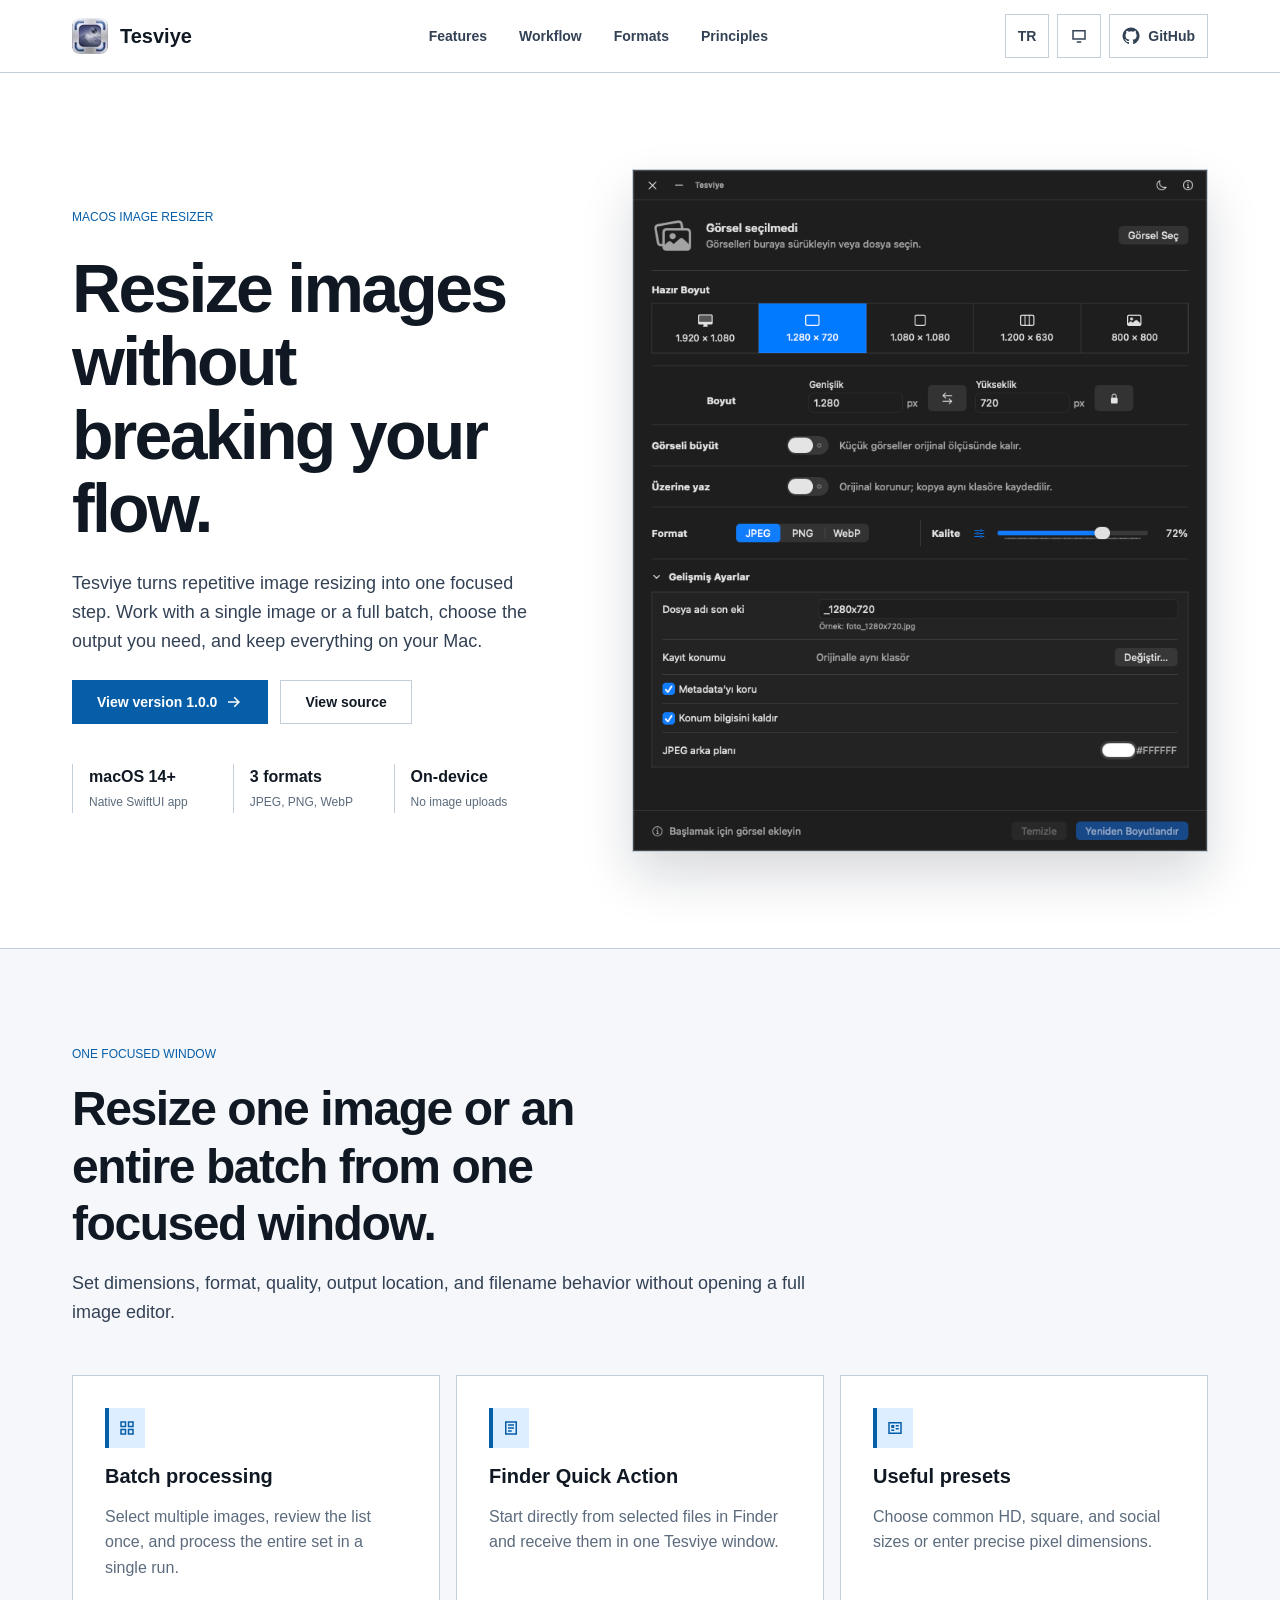
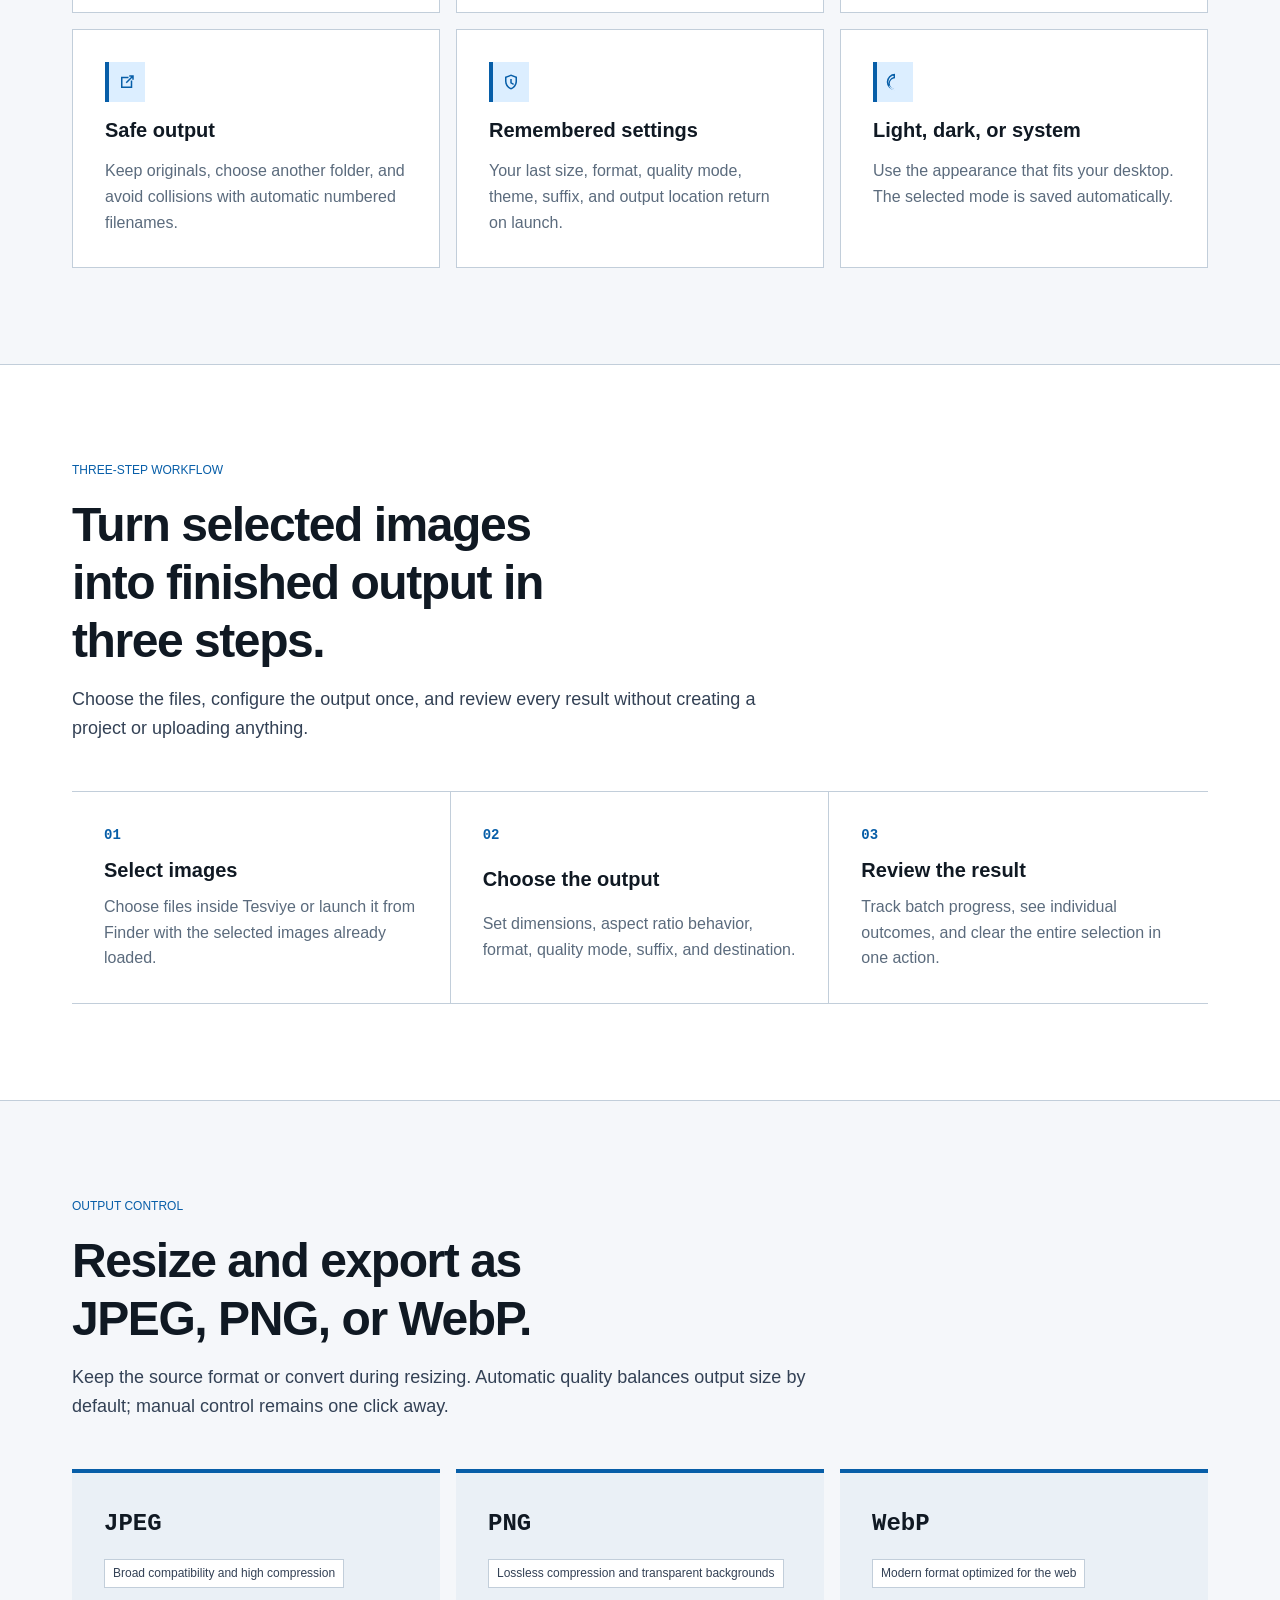
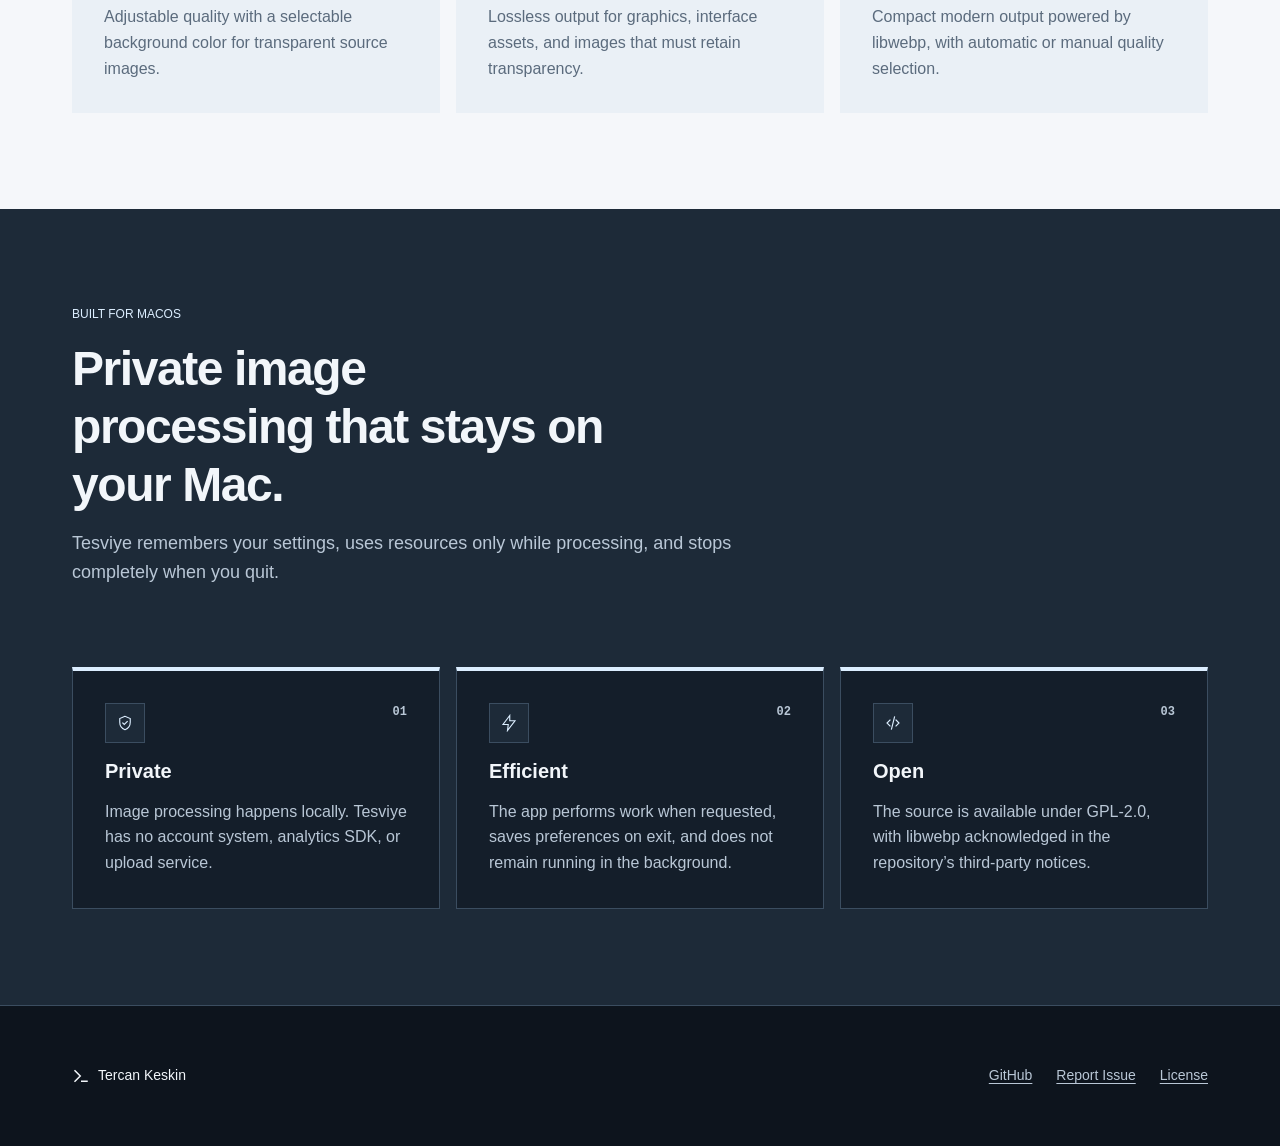
==== commit a9a8e6b8: "feat(site): refine presentation experience - Add persisted light, dark, and system theme controls wi" ====
--- a/docs/index.html
+++ b/docs/index.html
@@ -1,5 +1,5 @@
 <!DOCTYPE html>
-<html lang="en">
+<html lang="en" data-theme="light" data-theme-preference="system">
   <head>
     <meta charset="UTF-8">
     <meta name="viewport" content="width=device-width, initial-scale=1.0">
@@ -7,12 +7,13 @@
       name="description"
       content="Tesviye is a native macOS app for resizing one or many images with presets, format conversion, quality control, and Finder Quick Actions."
     >
-    <meta name="theme-color" content="#ffffff">
+    <meta name="theme-color" content="#ffffff" data-color-light="#ffffff" data-color-dark="#0d141d">
     <meta name="referrer" content="strict-origin-when-cross-origin">
     <meta
       http-equiv="Content-Security-Policy"
       content="default-src 'self'; img-src 'self' data:; style-src 'self'; script-src 'self'; connect-src 'none'; object-src 'none'; base-uri 'self'; form-action 'none'; upgrade-insecure-requests"
     >
+    <script src="script.js"></script>
     <title>Tesviye — Native Image Resizing for macOS</title>
     <link rel="canonical" href="https://tercan.github.io/tesviye/">
     <link rel="alternate" hreflang="en" href="https://tercan.github.io/tesviye/">
@@ -50,16 +51,15 @@
         "isAccessibleForFree": true,
         "license": "https://github.com/tercan/tesviye/blob/main/LICENSE",
         "codeRepository": "https://github.com/tercan/tesviye",
-        "downloadUrl": "https://github.com/tercan/tesviye/releases/tag/v1.0.0",
+        "downloadUrl": "https://github.com/tercan/tesviye/archive/refs/tags/v1.0.0.zip",
         "image": "https://tercan.github.io/tesviye/assets/tesviye-icon.png",
         "author": {
           "@type": "Person",
           "name": "Tercan Keskin",
-          "url": "https://tercan.github.io/"
+          "url": "https://tercan.net/"
         }
       }
     </script>
-    <script src="script.js" defer></script>
   </head>
   <body>
     <a class="skip-link" href="#main-content">Skip to content</a>
@@ -96,6 +96,21 @@
 
         <div class="header-actions">
           <a class="language-link" href="tr/" lang="tr" hreflang="tr" aria-label="TR — Türkçe sürümü aç">TR</a>
+          <button
+            class="theme-toggle"
+            type="button"
+            aria-label="Theme setting: System. Activate light mode."
+            title="Theme setting: System. Activate light mode."
+            data-label-system="Theme setting: System. Activate light mode."
+            data-label-light="Theme setting: Light. Activate dark mode."
+            data-label-dark="Theme setting: Dark. Return to system mode."
+          >
+            <svg viewBox="0 0 24 24" aria-hidden="true">
+              <path class="theme-icon theme-icon--system" fill="currentColor" d="M3 4h18v13H3V4Zm2 2v9h14V6H5Zm4 13h6v2H9v-2Z"></path>
+              <path class="theme-icon theme-icon--light" fill="currentColor" d="M11 1h2v3h-2V1Zm0 19h2v3h-2v-3ZM1 11h3v2H1v-2Zm19 0h3v2h-3v-2ZM4.2 5.6l1.4-1.4 2.1 2.1-1.4 1.4-2.1-2.1Zm12.1 12.1 1.4-1.4 2.1 2.1-1.4 1.4-2.1-2.1Zm0-11.4 2.1-2.1 1.4 1.4-2.1 2.1-1.4-1.4ZM4.2 18.4l2.1-2.1 1.4 1.4-2.1 2.1-1.4-1.4ZM12 6a6 6 0 1 1 0 12 6 6 0 0 1 0-12Zm0 2a4 4 0 1 0 0 8 4 4 0 0 0 0-8Z"></path>
+              <path class="theme-icon theme-icon--dark" d="M21 12.8A9 9 0 1 1 11.2 3 7 7 0 0 0 21 12.8Z" fill="none" stroke="currentColor" stroke-width="2" stroke-linecap="round" stroke-linejoin="round"></path>
+            </svg>
+          </button>
           <a
             class="header-link"
             href="https://github.com/tercan/tesviye"
@@ -126,19 +141,18 @@
       </div><!-- /.header-inner -->
     </header><!-- /.site-header -->
 
-    <main id="main-content">
+    <main id="main-content" tabindex="-1">
       <section class="hero" aria-labelledby="hero-title">
         <div class="container hero-grid">
           <div class="hero-copy">
-            <p class="version-line">Version 1.0.0 · Open source</p>
-            <p class="eyebrow">Native macOS image resizing</p>
+            <p class="eyebrow">macOS image resizer</p>
             <h1 id="hero-title">Resize images without breaking your flow.</h1>
             <p class="hero-lead">
               Tesviye turns repetitive image resizing into one focused step. Work with a single image or a full
               batch, choose the output you need, and keep everything on your Mac.
             </p>
             <div class="hero-actions">
-              <a class="button" href="https://github.com/tercan/tesviye/releases/tag/v1.0.0">
+              <a class="button" href="https://github.com/tercan/tesviye/tree/v1.0.0">
                 View version 1.0.0
                 <svg viewBox="0 0 24 24" aria-hidden="true">
                   <path fill="currentColor" d="m13 5 7 7-7 7-1.4-1.4 4.6-4.6H4v-2h12.2l-4.6-4.6L13 5Z"></path>
@@ -162,110 +176,33 @@
             </ul><!-- /.hero-facts -->
           </div><!-- /.hero-copy -->
 
-          <figure class="app-preview" aria-labelledby="preview-caption">
-            <div class="preview-titlebar">
-              <div class="window-controls" aria-hidden="true">
-                <span class="window-control"></span>
-                <span class="window-control"></span>
-                <span class="window-control"></span>
-              </div><!-- /.window-controls -->
-              <span class="preview-title">Tesviye</span>
-              <div class="preview-actions" aria-hidden="true">
-                <span class="preview-action"></span>
-                <span class="preview-action"></span>
-              </div><!-- /.preview-actions -->
-            </div><!-- /.preview-titlebar -->
-            <div class="preview-body">
-              <div class="preview-summary">
-                <div>
-                  <strong>5 images selected</strong><br>
-                  <span>Total 28.4 MB</span>
-                </div>
-                <span class="preview-link">View list</span>
-              </div><!-- /.preview-summary -->
-
-              <div>
-                <span class="preview-section-label">Presets</span>
-                <ul class="preset-list">
-                  <li class="preset-item preset-item--active">1920 × 1080</li>
-                  <li class="preset-item">1280 × 720</li>
-                  <li class="preset-item">1080 × 1080</li>
-                  <li class="preset-item">1200 × 630</li>
-                  <li class="preset-item">800 × 800</li>
-                </ul><!-- /.preset-list -->
-              </div>
-
-              <div class="preview-dimension-row">
-                <strong class="preview-section-label">Size</strong>
-                <span class="preview-field">
-                  <span class="preview-caption">Width</span>
-                  <span class="preview-control">1920 <span class="preview-unit">px</span></span>
-                </span>
-                <span class="preview-swap" aria-hidden="true">
-                  <svg viewBox="0 0 24 24"><path fill="currentColor" d="m7 7-4 4 4 4v-3h10V9H7V7Zm10 2h4V6l-4-4v3H7v2h10v2Zm0 8H7v-2H3v3l4 4v-3h10v-2Z"></path></svg>
-                </span>
-                <span class="preview-field">
-                  <span class="preview-caption">Height</span>
-                  <span class="preview-control">1080 <span class="preview-unit">px</span></span>
-                </span>
-                <span class="preview-lock" aria-hidden="true">
-                  <svg viewBox="0 0 24 24"><path fill="currentColor" d="M6 10V7a6 6 0 0 1 12 0v3h2v12H4V10h2Zm2 0h8V7a4 4 0 0 0-8 0v3Zm-2 2v8h12v-8H6Zm5 2h2v4h-2v-4Z"></path></svg>
-                </span>
-              </div><!-- /.preview-dimension-row -->
-
-              <div class="preview-option-row">
-                <strong class="preview-section-label">Upscale</strong>
-                <span class="preview-switch" aria-hidden="true"></span>
-                <span class="preview-caption">Smaller images stay at their original size.</span>
-              </div><!-- /.preview-option-row -->
-
-              <div class="preview-option-row">
-                <strong class="preview-section-label">Overwrite</strong>
-                <span class="preview-switch" aria-hidden="true"></span>
-                <span class="preview-caption">The original is preserved; a copy is created.</span>
-              </div><!-- /.preview-option-row -->
-
-              <div class="preview-output-row">
-                <div class="preview-format">
-                  <strong class="preview-section-label">Format</strong>
-                  <span class="format-control"><span>JPEG</span><span>PNG</span><span>WebP</span></span>
-                </div><!-- /.preview-format -->
-                <span class="preview-separator" aria-hidden="true"></span>
-                <div class="preview-quality">
-                  <strong class="preview-section-label">Quality</strong>
-                  <span class="quality-control">
-                    <span class="quality-mode" aria-hidden="true">
-                      <svg viewBox="0 0 24 24"><path fill="currentColor" d="M11 2h2v3h-2V2Zm0 17h2v3h-2v-3ZM2 11h3v2H2v-2Zm17 0h3v2h-3v-2ZM4.2 5.6l1.4-1.4 2.1 2.1-1.4 1.4-2.1-2.1Zm12.1 12.1 1.4-1.4 2.1 2.1-1.4 1.4-2.1-2.1Zm0-11.4 2.1-2.1 1.4 1.4-2.1 2.1-1.4-1.4ZM4.2 18.4l2.1-2.1 1.4 1.4-2.1 2.1-1.4-1.4ZM12 7a5 5 0 1 1 0 10 5 5 0 0 1 0-10Zm0 2a3 3 0 1 0 0 6 3 3 0 0 0 0-6Z"></path></svg>
-                    </span>
-                    <span class="quality-slider" aria-hidden="true"></span>
-                    <span class="preview-value">Auto</span>
-                  </span>
-                </div><!-- /.preview-quality -->
-              </div><!-- /.preview-output-row -->
-
-              <div class="preview-disclosure">
-                <svg viewBox="0 0 24 24" aria-hidden="true"><path fill="currentColor" d="m9 4 8 8-8 8-1.4-1.4 6.6-6.6-6.6-6.6L9 4Z"></path></svg>
-                Advanced Settings
-              </div><!-- /.preview-disclosure -->
-              <div class="preview-footer">
-                <span class="preview-caption">5 images will be resized</span>
-                <span class="preview-primary-button">Resize Images</span>
-              </div><!-- /.preview-footer -->
-            </div><!-- /.preview-body -->
-            <figcaption class="visually-hidden" id="preview-caption">
-              A compact preview of the Tesviye image resizing interface.
+          <figure class="app-screenshot" aria-labelledby="screenshot-caption">
+            <picture class="app-screenshot-picture">
+              <source type="image/webp" srcset="assets/tesviye-image-resizer-screenshoot.webp">
+              <img
+                class="app-screenshot-image"
+                src="assets/tesviye-image-resizer-screenshoot.png"
+                width="740"
+                height="878"
+                alt="Tesviye application window showing image size, format, quality, and advanced output settings."
+                decoding="async"
+                fetchpriority="high"
+              >
+            </picture><!-- /.app-screenshot-picture -->
+            <figcaption class="visually-hidden" id="screenshot-caption">
+              The Tesviye image resizing interface in dark mode.
             </figcaption>
-          </figure><!-- /.app-preview -->
+          </figure><!-- /.app-screenshot -->
         </div><!-- /.hero-grid -->
       </section><!-- /.hero -->
 
       <section class="section" id="features" aria-labelledby="features-title">
         <div class="container">
           <div class="section-heading">
-            <p class="eyebrow">Focused by design</p>
-            <h2 id="features-title">Everything you need. Nothing to manage.</h2>
+            <p class="eyebrow">One focused window</p>
+            <h2 id="features-title">Resize one image or an entire batch from one focused window.</h2>
             <p class="section-description">
-              Tesviye keeps batch resizing practical without turning it into a full image editor.
+              Set dimensions, format, quality, output location, and filename behavior without opening a full image editor.
             </p>
           </div><!-- /.section-heading -->
 
@@ -325,8 +262,10 @@
         <div class="container">
           <div class="section-heading">
             <p class="eyebrow">Three-step workflow</p>
-            <h2 id="workflow-title">Select. Configure. Resize.</h2>
-            <p class="section-description">No projects, libraries, accounts, or upload queues between you and the output.</p>
+            <h2 id="workflow-title">Turn selected images into finished output in three steps.</h2>
+            <p class="section-description">
+              Choose the files, configure the output once, and review every result without creating a project or uploading anything.
+            </p>
           </div><!-- /.section-heading -->
           <ol class="workflow-grid">
             <li class="workflow-step">
@@ -352,25 +291,25 @@
         <div class="container">
           <div class="section-heading">
             <p class="eyebrow">Output control</p>
-            <h2 id="formats-title">The right format for the next step.</h2>
+            <h2 id="formats-title">Resize and export as JPEG, PNG, or WebP.</h2>
             <p class="section-description">
-              Keep the original format or convert while resizing. Automatic quality is the default; manual control is one click away.
+              Keep the source format or convert during resizing. Automatic quality balances output size by default; manual control remains one click away.
             </p>
           </div><!-- /.section-heading -->
           <div class="format-grid">
             <article class="format-card">
               <span class="format-name">JPEG</span>
-              <span class="format-tag">Photos and the web</span>
+              <span class="format-tag">Broad compatibility and high compression</span>
               <p>Adjustable quality with a selectable background color for transparent source images.</p>
             </article><!-- /.format-card -->
             <article class="format-card">
               <span class="format-name">PNG</span>
-              <span class="format-tag">Transparency and detail</span>
+              <span class="format-tag">Lossless compression and transparent backgrounds</span>
               <p>Lossless output for graphics, interface assets, and images that must retain transparency.</p>
             </article><!-- /.format-card -->
             <article class="format-card">
               <span class="format-name">WebP</span>
-              <span class="format-tag">Modern delivery</span>
+              <span class="format-tag">Modern format optimized for the web</span>
               <p>Compact modern output powered by libwebp, with automatic or manual quality selection.</p>
             </article><!-- /.format-card -->
           </div><!-- /.format-grid -->
@@ -380,22 +319,49 @@
       <section class="section section--dark" id="principles" aria-labelledby="principles-title">
         <div class="container principles-grid">
           <div class="section-heading">
-            <p class="eyebrow">Native by principle</p>
-            <h2 id="principles-title">A small utility that behaves like a Mac app.</h2>
+            <p class="eyebrow">Built for macOS</p>
+            <h2 id="principles-title">Private image processing that stays on your Mac.</h2>
             <p class="section-description">
-              Tesviye is built for a focused desktop task, using platform conventions and local processing.
+              Tesviye remembers your settings, uses resources only while processing, and stops completely when you quit.
             </p>
           </div><!-- /.section-heading -->
           <ul class="principle-list">
             <li class="principle-item">
+              <div class="principle-meta">
+                <span class="principle-icon" aria-hidden="true">
+                  <svg viewBox="0 0 24 24" fill="none" stroke="currentColor" stroke-width="1.5" stroke-linecap="square" stroke-linejoin="miter">
+                    <path d="M12 3 5 6v5c0 4.6 2.8 8.4 7 10 4.2-1.6 7-5.4 7-10V6l-7-3Z"></path>
+                    <path d="m9 12 2 2 4-4"></path>
+                  </svg>
+                </span>
+                <span class="principle-number">01</span>
+              </div><!-- /.principle-meta -->
               <h3>Private</h3>
               <p>Image processing happens locally. Tesviye has no account system, analytics SDK, or upload service.</p>
             </li><!-- /.principle-item -->
             <li class="principle-item">
+              <div class="principle-meta">
+                <span class="principle-icon" aria-hidden="true">
+                  <svg viewBox="0 0 24 24" fill="none" stroke="currentColor" stroke-width="1.5" stroke-linecap="square" stroke-linejoin="miter">
+                    <path d="m13 2-9 12h7l-1 8 10-13h-7V2Z"></path>
+                  </svg>
+                </span>
+                <span class="principle-number">02</span>
+              </div><!-- /.principle-meta -->
               <h3>Efficient</h3>
               <p>The app performs work when requested, saves preferences on exit, and does not remain running in the background.</p>
             </li><!-- /.principle-item -->
             <li class="principle-item">
+              <div class="principle-meta">
+                <span class="principle-icon" aria-hidden="true">
+                  <svg viewBox="0 0 24 24" fill="none" stroke="currentColor" stroke-width="1.5" stroke-linecap="square" stroke-linejoin="miter">
+                    <path d="m8 8-4 4 4 4"></path>
+                    <path d="m16 8 4 4-4 4"></path>
+                    <path d="m14 4-4 16"></path>
+                  </svg>
+                </span>
+                <span class="principle-number">03</span>
+              </div><!-- /.principle-meta -->
               <h3>Open</h3>
               <p>The source is available under GPL-2.0, with libwebp acknowledged in the repository’s third-party notices.</p>
             </li><!-- /.principle-item -->
@@ -406,16 +372,17 @@
 
     <footer class="site-footer">
       <div class="container footer-grid">
-        <div class="footer-brand">
-          <strong>Tesviye 1.0.0</strong>
-          <span class="footer-note">Developed by Tercan Keskin · GPL-2.0</span>
-          <span class="footer-note">© <span data-current-year>2026</span> Tercan Keskin</span>
-        </div><!-- /.footer-brand -->
+        <a class="footer-signature" href="https://tercan.net/" target="_blank" rel="author noopener noreferrer">
+          <svg class="footer-terminal-icon" viewBox="0 0 24 24" fill="none" stroke="currentColor" stroke-width="2" stroke-linecap="square" stroke-linejoin="miter" aria-hidden="true">
+            <path d="m4 5 7 7-7 7"></path>
+            <path d="M13 19h7"></path>
+          </svg>
+          <span>Tercan Keskin</span>
+        </a>
         <nav class="footer-links" aria-label="Footer navigation">
-          <a class="footer-link" href="https://github.com/tercan/tesviye">Source code</a>
-          <a class="footer-link" href="https://github.com/tercan/tesviye/blob/main/README.md">Documentation</a>
-          <a class="footer-link" href="https://github.com/tercan/tesviye/blob/main/LICENSE">License</a>
-          <a class="footer-link" href="tr/" lang="tr" hreflang="tr">Türkçe</a>
+          <a class="footer-link" href="https://github.com/tercan/tesviye" target="_blank" rel="noopener noreferrer">GitHub</a>
+          <a class="footer-link" href="https://github.com/tercan/tesviye/issues" target="_blank" rel="noopener noreferrer">Report Issue</a>
+          <a class="footer-link" href="https://github.com/tercan/tesviye/blob/main/LICENSE" target="_blank" rel="noopener noreferrer">License</a>
         </nav><!-- /.footer-links -->
       </div><!-- /.footer-grid -->
     </footer><!-- /.site-footer -->
--- a/docs/style.css
+++ b/docs/style.css
@@ -18,7 +18,8 @@
 h3,
 p,
 ul,
-ol {
+ol,
+figure {
   margin: 0;
 }
 
@@ -42,6 +43,7 @@
  */
 
 :root {
+  color-scheme: light;
   --color-page: #f5f7fa;
   --color-surface: #ffffff;
   --color-surface-soft: #eaf0f6;
@@ -63,10 +65,24 @@
   --color-dark-text: #f2f6fa;
   --color-dark-text-soft: #b9c7d6;
   --color-dark-border: #3b4d60;
-  --color-slider: #64748b;
-  --color-control-light: #eef2f7;
-  --color-control-dark: #243243;
+  --color-on-dark-accent: #dceeff;
   --color-code: #e4edf6;
+  --color-theme-dark-page: #0d141d;
+  --color-theme-dark-surface: #141e2a;
+  --color-theme-dark-surface-soft: #1d2a38;
+  --color-theme-dark-surface-strong: #243446;
+  --color-theme-dark-text: #f2f6fa;
+  --color-theme-dark-text-soft: #d2dce6;
+  --color-theme-dark-text-muted: #b9c7d6;
+  --color-theme-dark-border: #3b4d60;
+  --color-theme-dark-primary: #74b9f0;
+  --color-theme-dark-primary-hover: #a8d6f7;
+  --color-theme-dark-primary-soft: #203f5b;
+  --color-theme-dark-primary-contrast: #07131f;
+  --color-theme-dark-success: #70c99b;
+  --color-theme-dark-warning: #f2b866;
+  --color-theme-dark-focus: #f4b860;
+  --color-theme-dark-code: #243243;
   --font-family-base: -apple-system, BlinkMacSystemFont, "Segoe UI", sans-serif;
   --font-family-mono: "SFMono-Regular", Consolas, "Liberation Mono", monospace;
   --font-size-xs: 0.75rem;
@@ -85,7 +101,6 @@
   --font-weight-medium: 500;
   --font-weight-semibold: 600;
   --font-weight-bold: 700;
-  --letter-spacing-wide: 0.08em;
   --space-2xs: 0.25rem;
   --space-xs: 0.5rem;
   --space-sm: 0.75rem;
@@ -109,14 +124,29 @@
   --brand-icon-size: 2.25rem;
   --feature-icon-size: 2.5rem;
   --inline-icon-size: 1.125rem;
-  --preview-max-width: 36rem;
-  --preview-control-height: 2rem;
-  --preview-slider-height: 0.25rem;
-  --preview-slider-thumb: 0.875rem;
-  --preview-lock-size: 2rem;
+  --screenshot-max-width: 36rem;
   --section-scroll-margin: 5.5rem;
   --z-header: 100;
   --z-skip-link: 200;
+}
+
+:root[data-theme="dark"] {
+  --color-page: var(--color-theme-dark-page);
+  --color-surface: var(--color-theme-dark-surface);
+  --color-surface-soft: var(--color-theme-dark-surface-soft);
+  --color-surface-strong: var(--color-theme-dark-surface-strong);
+  --color-text: var(--color-theme-dark-text);
+  --color-text-soft: var(--color-theme-dark-text-soft);
+  --color-text-muted: var(--color-theme-dark-text-muted);
+  --color-border: var(--color-theme-dark-border);
+  --color-primary: var(--color-theme-dark-primary);
+  --color-primary-hover: var(--color-theme-dark-primary-hover);
+  --color-primary-soft: var(--color-theme-dark-primary-soft);
+  --color-primary-contrast: var(--color-theme-dark-primary-contrast);
+  --color-success: var(--color-theme-dark-success);
+  --color-warning: var(--color-theme-dark-warning);
+  --color-focus: var(--color-theme-dark-focus);
+  --color-code: var(--color-theme-dark-code);
 }
 
 /**
@@ -246,6 +276,7 @@
 
 .hero-copy {
   display: grid;
+  min-width: 0;
   align-content: center;
   gap: var(--space-lg);
 }
@@ -300,13 +331,13 @@
 .principles-grid {
   display: grid;
   align-items: start;
-  grid-template-columns: minmax(0, 0.8fr) minmax(0, 1.2fr);
-  gap: var(--space-3xl);
+  gap: var(--space-xl);
 }
 
 .principle-list {
   display: grid;
-  border-top: var(--border-width) solid var(--color-dark-border);
+  grid-template-columns: repeat(3, minmax(0, 1fr));
+  gap: var(--space-md);
   list-style: none;
 }
 
@@ -319,7 +350,7 @@
 
 .footer-grid {
   display: grid;
-  align-items: start;
+  align-items: center;
   grid-template-columns: 1fr auto;
   gap: var(--space-xl);
 }
@@ -374,6 +405,7 @@
 
 .navigation-link,
 .language-link,
+.theme-toggle,
 .header-link,
 .menu-toggle {
   display: inline-flex;
@@ -388,11 +420,13 @@
 
 .navigation-link:hover,
 .language-link:hover,
+.theme-toggle:hover,
 .header-link:hover {
   color: var(--color-primary);
 }
 
 .language-link,
+.theme-toggle,
 .header-link,
 .menu-toggle {
   min-width: var(--target-min-size);
@@ -401,6 +435,20 @@
   padding-inline: var(--space-sm);
 }
 
+.theme-toggle {
+  cursor: pointer;
+}
+
+.theme-icon {
+  display: none;
+}
+
+:root[data-theme-preference="system"] .theme-icon--system,
+:root[data-theme-preference="light"] .theme-icon--light,
+:root[data-theme-preference="dark"] .theme-icon--dark {
+  display: block;
+}
+
 .header-link {
   gap: var(--space-xs);
 }
@@ -411,6 +459,7 @@
 }
 
 .menu-toggle svg,
+.theme-toggle svg,
 .header-link svg,
 .button svg,
 .feature-icon svg {
@@ -421,22 +470,9 @@
 .eyebrow {
   color: var(--color-primary);
   font-size: var(--font-size-xs);
-  font-weight: var(--font-weight-bold);
-  letter-spacing: var(--letter-spacing-wide);
+  font-weight: var(--font-weight-medium);
+  letter-spacing: 0;
   text-transform: uppercase;
-}
-
-.version-line {
-  display: inline-flex;
-  align-items: center;
-  justify-self: start;
-  gap: var(--space-sm);
-  border-left: var(--border-accent-width) solid var(--color-primary);
-  background: var(--color-primary-soft);
-  color: var(--color-primary-hover);
-  font-size: var(--font-size-sm);
-  font-weight: var(--font-weight-semibold);
-  padding: var(--space-xs) var(--space-sm);
 }
 
 .hero-lead,
@@ -499,281 +535,26 @@
   font-size: var(--font-size-xs);
 }
 
-.app-preview {
-  width: min(100%, var(--preview-max-width));
+.app-screenshot {
+  width: min(100%, var(--screenshot-max-width));
+  min-width: 0;
   justify-self: end;
-  border: var(--border-width) solid var(--color-dark-border);
+  border: var(--border-width) solid var(--color-border);
   background: var(--color-dark-surface);
-  color: var(--color-dark-text);
   box-shadow: var(--shadow-lg);
 }
 
-.preview-titlebar {
-  display: grid;
-  min-height: var(--control-min-height);
-  align-items: center;
-  grid-template-columns: 1fr auto 1fr;
-  border-bottom: var(--border-width) solid var(--color-dark-border);
-  padding-inline: var(--space-md);
-}
-
-.window-controls,
-.preview-actions {
-  display: flex;
-  gap: var(--space-xs);
-}
-
-.preview-actions {
-  justify-content: flex-end;
-}
-
-.window-control,
-.preview-action {
+.app-screenshot-picture,
+.app-screenshot-image {
+  width: 100%;
+}
+
+.app-screenshot-picture {
   display: block;
-  width: var(--preview-lock-size);
-  height: var(--preview-lock-size);
-  border: var(--border-width) solid var(--color-dark-border);
-  background: var(--color-control-dark);
-}
-
-.window-control {
-  width: var(--space-sm);
-  height: var(--space-sm);
-  background: var(--color-dark-text-soft);
-}
-
-.preview-title {
-  font-size: var(--font-size-sm);
-  font-weight: var(--font-weight-semibold);
-}
-
-.preview-body {
-  display: grid;
-  gap: var(--space-md);
-  padding: var(--space-lg);
-}
-
-.preview-summary {
-  display: flex;
-  align-items: center;
-  justify-content: space-between;
-  gap: var(--space-md);
-  border-bottom: var(--border-width) solid var(--color-dark-border);
-  padding-bottom: var(--space-md);
-}
-
-.preview-summary strong,
-.preview-section-label {
-  font-size: var(--font-size-sm);
-}
-
-.preview-summary span,
-.preview-caption,
-.preview-unit,
-.preview-value {
-  color: var(--color-dark-text-soft);
-  font-size: var(--font-size-xs);
-}
-
-.preview-link {
-  color: var(--color-primary-soft);
-  font-size: var(--font-size-xs);
-  text-decoration: none;
-}
-
-.preset-list {
-  display: grid;
-  grid-template-columns: repeat(5, minmax(0, 1fr));
-  border: var(--border-width) solid var(--color-dark-border);
-  list-style: none;
-}
-
-.preset-item {
-  min-width: 0;
-  border-right: var(--border-width) solid var(--color-dark-border);
-  color: var(--color-dark-text-soft);
-  font-size: var(--font-size-xs);
-  padding: var(--space-sm) var(--space-2xs);
-  text-align: center;
-}
-
-.preset-item:last-child {
-  border-right: 0;
-}
-
-.preset-item--active {
-  background: var(--color-primary);
-  color: var(--color-primary-contrast);
-}
-
-.preview-dimension-row {
-  display: grid;
-  align-items: end;
-  grid-template-columns: auto 1fr auto 1fr auto;
-  gap: var(--space-sm);
-}
-
-.preview-field {
-  display: grid;
-  gap: var(--space-2xs);
-}
-
-.preview-control {
-  display: flex;
-  height: var(--preview-control-height);
-  align-items: center;
-  justify-content: space-between;
-  border: var(--border-width) solid var(--color-dark-border);
-  background: var(--color-dark-surface-soft);
-  color: var(--color-dark-text);
-  font-size: var(--font-size-sm);
-  padding-inline: var(--space-xs);
-}
-
-.preview-swap,
-.preview-lock {
-  display: grid;
-  width: var(--preview-lock-size);
-  height: var(--preview-lock-size);
-  place-items: center;
-  border: var(--border-width) solid var(--color-dark-border);
-  color: var(--color-dark-text-soft);
-  font-size: var(--font-size-sm);
-}
-
-.preview-swap svg,
-.preview-lock svg,
-.preview-disclosure svg,
-.quality-mode svg {
-  width: var(--inline-icon-size);
-  height: var(--inline-icon-size);
-}
-
-.preview-lock {
-  color: var(--color-primary-soft);
-}
-
-.preview-option-row {
-  display: grid;
-  align-items: center;
-  grid-template-columns: 7rem 2.5rem 1fr;
-  gap: var(--space-sm);
-  border-top: var(--border-width) solid var(--color-dark-border);
-  padding-top: var(--space-sm);
-}
-
-.preview-switch {
-  width: 2.5rem;
-  height: 1.25rem;
-  border: var(--border-width) solid var(--color-dark-border);
-  background: var(--color-control-dark);
-  padding: var(--space-2xs);
-}
-
-.preview-switch::after {
-  display: block;
-  width: var(--space-sm);
-  height: var(--space-sm);
-  background: var(--color-dark-text-soft);
-  content: "";
-}
-
-.preview-output-row {
-  display: grid;
-  align-items: center;
-  grid-template-columns: 1fr 0.0625rem 1.15fr;
-  gap: var(--space-md);
-  border-top: var(--border-width) solid var(--color-dark-border);
-  padding-top: var(--space-md);
-}
-
-.preview-separator {
-  width: 1px;
-  height: var(--space-xl);
-  background: var(--color-dark-border);
-}
-
-.preview-format,
-.preview-quality {
-  display: grid;
-  align-items: center;
-  grid-template-columns: auto 1fr;
-  gap: var(--space-sm);
-}
-
-.format-control {
-  display: grid;
-  grid-template-columns: repeat(3, 1fr);
-  border: var(--border-width) solid var(--color-dark-border);
-  font-size: var(--font-size-xs);
-  text-align: center;
-}
-
-.format-control span {
-  padding: var(--space-2xs) var(--space-xs);
-}
-
-.format-control span:first-child {
-  background: var(--color-control-dark);
-}
-
-.quality-control {
-  display: grid;
-  align-items: center;
-  grid-template-columns: var(--preview-lock-size) 1fr auto;
-  gap: var(--space-xs);
-}
-
-.quality-mode {
-  display: grid;
-  width: var(--preview-lock-size);
-  height: var(--preview-lock-size);
-  place-items: center;
-  border: var(--border-width) solid var(--color-dark-border);
-  color: var(--color-primary-soft);
-  font-size: var(--font-size-xs);
-}
-
-.quality-slider {
-  position: relative;
-  height: var(--preview-slider-height);
-  background: var(--color-slider);
-}
-
-.quality-slider::before {
-  position: absolute;
-  width: var(--preview-slider-thumb);
-  height: var(--preview-slider-thumb);
-  top: 50%;
-  left: 68%;
-  background: var(--color-dark-text);
-  content: "";
-  transform: translate(-50%, -50%);
-}
-
-.preview-disclosure {
-  display: flex;
-  align-items: center;
-  gap: var(--space-xs);
-  border-block: var(--border-width) solid var(--color-dark-border);
-  color: var(--color-dark-text-soft);
-  font-size: var(--font-size-xs);
-  padding-block: var(--space-sm);
-}
-
-.preview-footer {
-  display: flex;
-  align-items: center;
-  justify-content: space-between;
-  gap: var(--space-md);
-}
-
-.preview-primary-button {
-  background: var(--color-primary);
-  color: var(--color-primary-contrast);
-  font-size: var(--font-size-xs);
-  font-weight: var(--font-weight-semibold);
-  padding: var(--space-sm) var(--space-md);
+}
+
+.app-screenshot-image {
+  height: auto;
 }
 
 .feature-card {
@@ -843,7 +624,7 @@
 }
 
 .section--dark {
-  background: var(--color-dark);
+  background: var(--color-dark-surface-soft);
   color: var(--color-dark-text-soft);
 }
 
@@ -853,7 +634,7 @@
 }
 
 .section--dark .eyebrow {
-  color: var(--color-primary-soft);
+  color: var(--color-on-dark-accent);
 }
 
 .section--dark .section-description {
@@ -862,33 +643,71 @@
 
 .principle-item {
   display: grid;
-  grid-template-columns: minmax(9rem, 0.4fr) minmax(0, 1fr);
-  gap: var(--space-lg);
-  border-bottom: var(--border-width) solid var(--color-dark-border);
-  padding-block: var(--space-lg);
+  align-content: start;
+  gap: var(--space-md);
+  border: var(--border-width) solid var(--color-dark-border);
+  border-top: var(--border-accent-width) solid var(--color-on-dark-accent);
+  background: var(--color-dark-surface);
+  padding: var(--space-xl);
+}
+
+.principle-meta {
+  display: flex;
+  align-items: start;
+  justify-content: space-between;
+  gap: var(--space-md);
+}
+
+.principle-icon {
+  display: grid;
+  width: var(--feature-icon-size);
+  height: var(--feature-icon-size);
+  place-items: center;
+  border: var(--border-width) solid var(--color-dark-border);
+  background: var(--color-dark-surface-soft);
+  color: var(--color-on-dark-accent);
+}
+
+.principle-icon svg {
+  width: var(--inline-icon-size);
+  height: var(--inline-icon-size);
+}
+
+.principle-number {
+  color: var(--color-dark-text-soft);
+  font-family: var(--font-family-mono);
+  font-size: var(--font-size-xs);
+  font-weight: var(--font-weight-bold);
 }
 
 .principle-item p {
   color: var(--color-dark-text-soft);
 }
 
-.footer-brand {
-  display: grid;
-  gap: var(--space-xs);
-}
-
-.footer-brand strong {
-  color: var(--color-dark-text);
-}
-
-.footer-note,
+.footer-signature,
 .footer-link {
+  display: inline-flex;
+  align-items: center;
+  min-height: var(--target-min-size);
   color: var(--color-dark-text-soft);
   font-size: var(--font-size-sm);
 }
 
-.footer-link:hover {
-  color: var(--color-primary-soft);
+.footer-signature {
+  justify-self: start;
+  gap: var(--space-xs);
+  color: var(--color-dark-text);
+  text-decoration: none;
+}
+
+.footer-link:hover,
+.footer-signature:hover {
+  color: var(--color-on-dark-accent);
+}
+
+.footer-terminal-icon {
+  width: var(--inline-icon-size);
+  height: var(--inline-icon-size);
 }
 
 /**
@@ -910,11 +729,19 @@
  */
 
 @media (prefers-reduced-motion: no-preference) {
+  html {
+    scroll-behavior: smooth;
+  }
+
   .button,
   .navigation-link,
   .language-link,
+  .theme-toggle,
   .header-link,
-  .brand {
+  .brand,
+  .principle-item,
+  .footer-link,
+  .footer-signature {
     transition:
       color var(--transition-fast),
       border-color var(--transition-fast),
@@ -925,6 +752,10 @@
   .button:hover {
     transform: translateY(-0.125rem);
   }
+
+  .principle-item:hover {
+    transform: translateY(-0.125rem);
+  }
 }
 
 @media (max-width: 75rem) {
@@ -951,7 +782,7 @@
     max-width: 44rem;
   }
 
-  .app-preview {
+  .app-screenshot {
     justify-self: start;
   }
 
@@ -1010,7 +841,8 @@
   }
 
   .feature-grid,
-  .format-grid {
+  .format-grid,
+  .principle-list {
     grid-template-columns: 1fr;
   }
 
@@ -1056,50 +888,4 @@
     width: 100%;
   }
 
-  .preview-titlebar {
-    grid-template-columns: 1fr auto;
-  }
-
-  .preview-title {
-    display: none;
-  }
-
-  .preview-dimension-row {
-    grid-template-columns: 1fr auto 1fr auto;
-  }
-
-  .preview-section-label {
-    grid-column: 1 / -1;
-  }
-
-  .preview-option-row {
-    grid-template-columns: 1fr auto;
-  }
-
-  .preview-caption {
-    grid-column: 1 / -1;
-  }
-
-  .preview-output-row {
-    grid-template-columns: 1fr;
-  }
-
-  .preview-separator {
-    width: 100%;
-    height: 1px;
-  }
-
-  .preview-footer,
-  .principle-item {
-    align-items: stretch;
-    grid-template-columns: 1fr;
-  }
-
-  .preview-footer {
-    display: grid;
-  }
-
-  .preview-primary-button {
-    text-align: center;
-  }
-}
+}
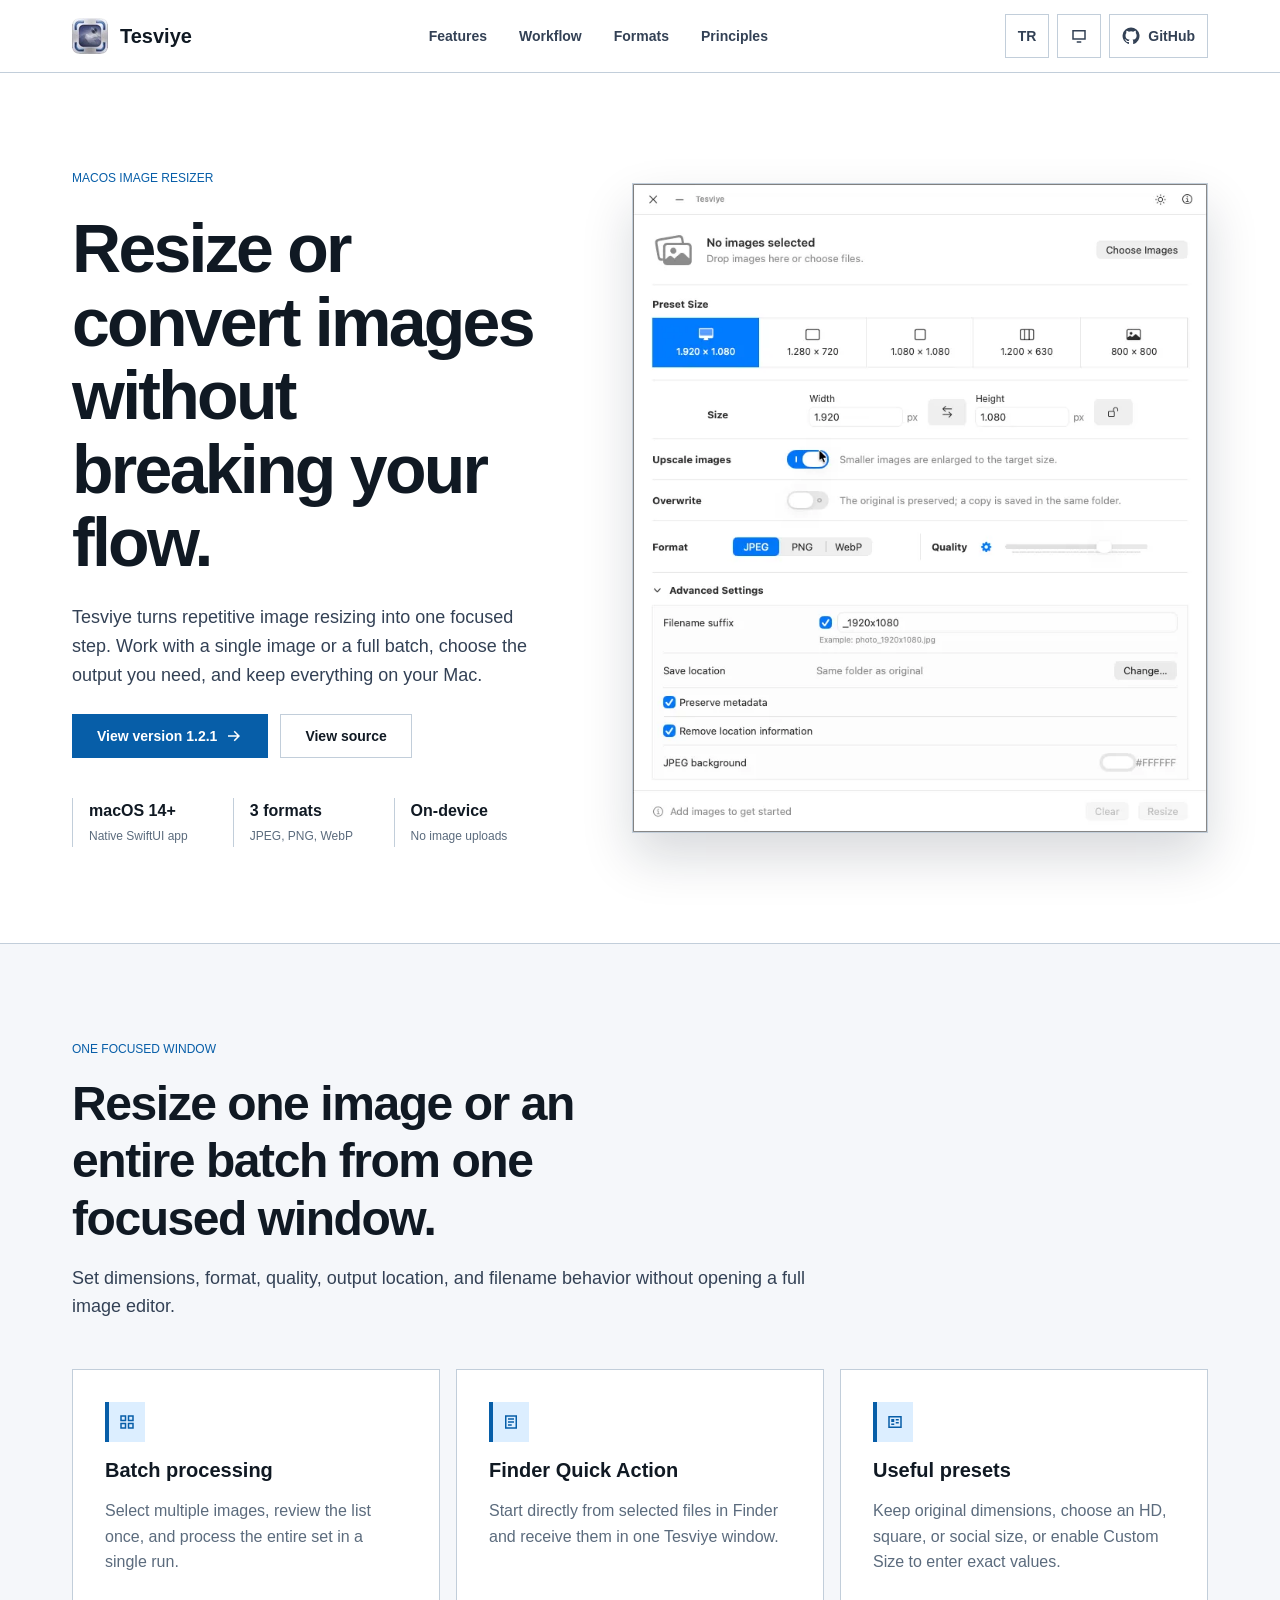
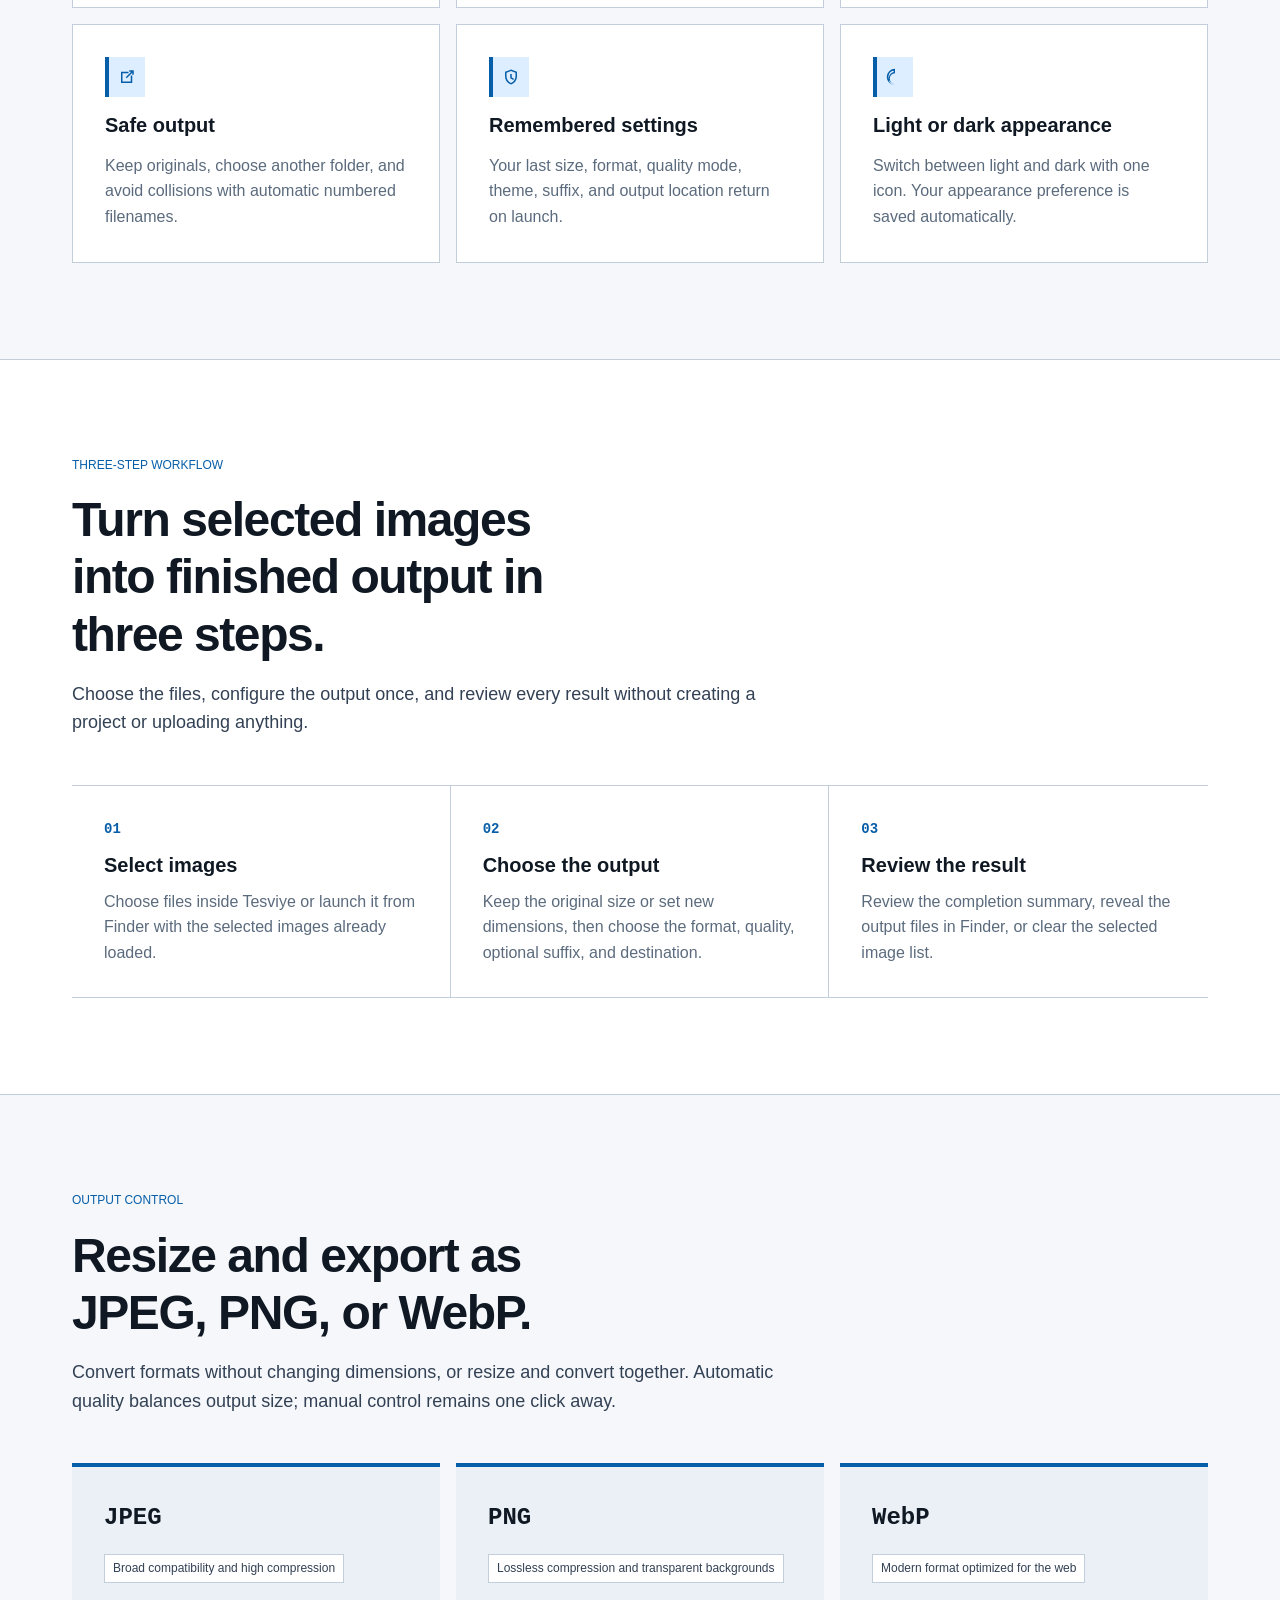
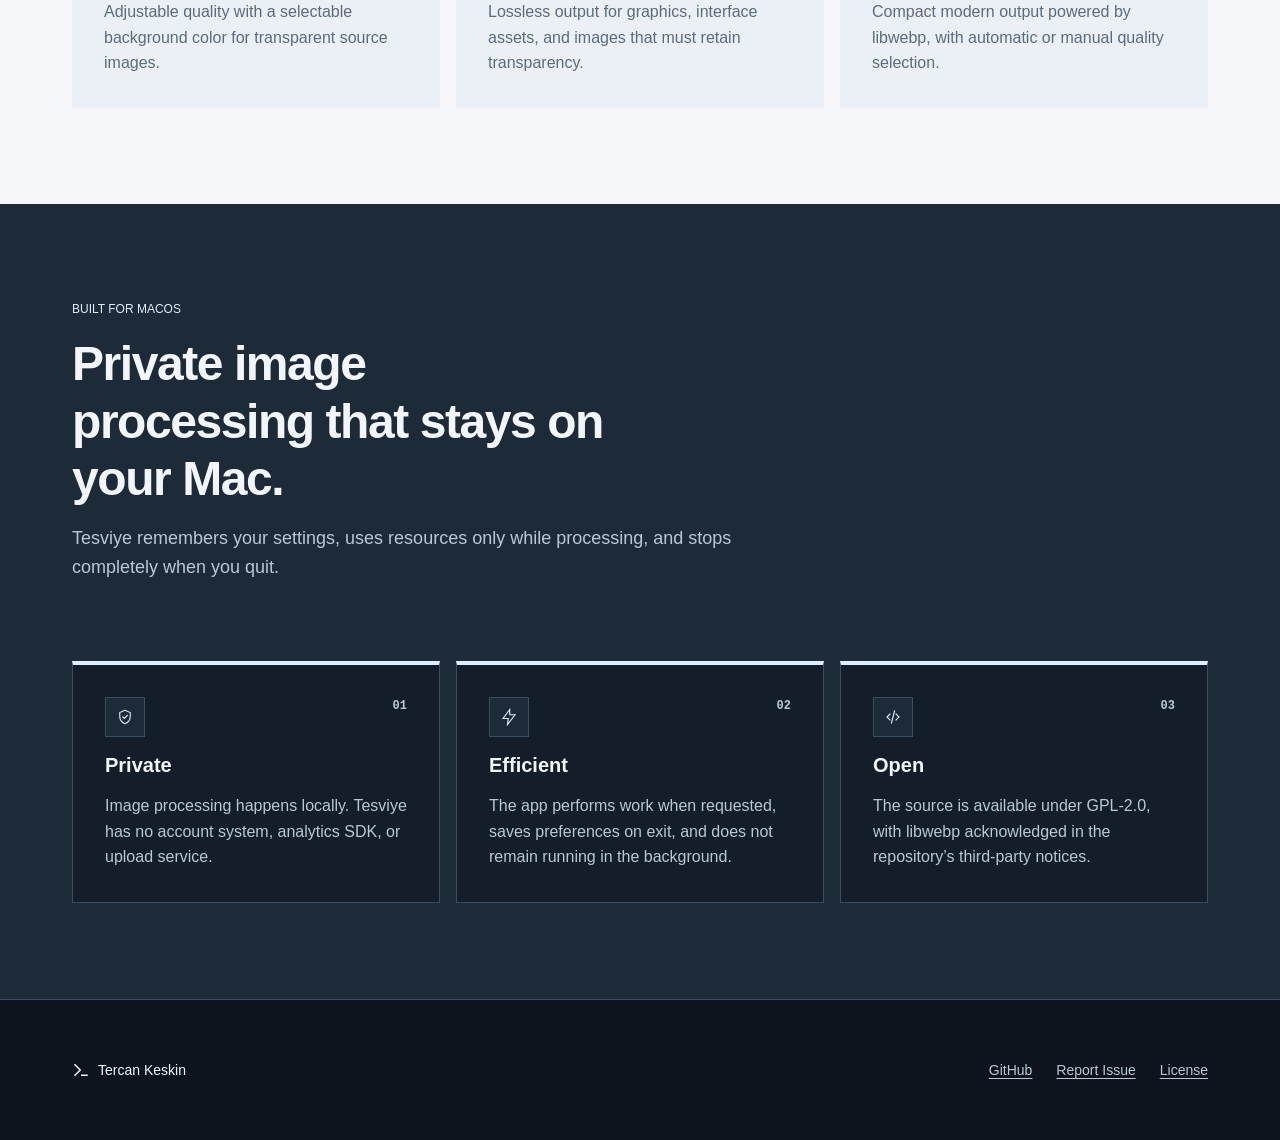
==== commit fa50fbad: "feat(release): prepare Tesviye 1.2.1 and refresh presentation - Add size-preserving conversion, cust" ====
--- a/docs/index.html
+++ b/docs/index.html
@@ -5,7 +5,7 @@
     <meta name="viewport" content="width=device-width, initial-scale=1.0">
     <meta
       name="description"
-      content="Tesviye is a native macOS app for resizing one or many images with presets, format conversion, quality control, and Finder Quick Actions."
+      content="Resize images or convert formats while keeping their original dimensions. Tesviye brings JPEG, PNG, WebP, and Finder Quick Actions to macOS."
     >
     <meta name="theme-color" content="#ffffff" data-color-light="#ffffff" data-color-dark="#0d141d">
     <meta name="referrer" content="strict-origin-when-cross-origin">
@@ -14,7 +14,7 @@
       content="default-src 'self'; img-src 'self' data:; style-src 'self'; script-src 'self'; connect-src 'none'; object-src 'none'; base-uri 'self'; form-action 'none'; upgrade-insecure-requests"
     >
     <script src="script.js"></script>
-    <title>Tesviye — Native Image Resizing for macOS</title>
+    <title>Tesviye — Image Resizing and Conversion for macOS</title>
     <link rel="canonical" href="https://tercan.github.io/tesviye/">
     <link rel="alternate" hreflang="en" href="https://tercan.github.io/tesviye/">
     <link rel="alternate" hreflang="tr" href="https://tercan.github.io/tesviye/tr/">
@@ -24,19 +24,19 @@
     <link rel="stylesheet" href="style.css">
     <meta property="og:type" content="website">
     <meta property="og:site_name" content="Tesviye">
-    <meta property="og:title" content="Tesviye — Native Image Resizing for macOS">
+    <meta property="og:title" content="Tesviye — Image Resizing and Conversion for macOS">
     <meta
       property="og:description"
-      content="Resize single images or entire batches with presets, format conversion, quality control, and a Finder Quick Action."
+      content="Resize images, keep original dimensions for format conversion, and process batches with Finder Quick Actions."
     >
     <meta property="og:url" content="https://tercan.github.io/tesviye/">
     <meta property="og:image" content="https://tercan.github.io/tesviye/assets/tesviye-icon.png">
     <meta property="og:image:alt" content="Tesviye application icon">
     <meta name="twitter:card" content="summary">
-    <meta name="twitter:title" content="Tesviye — Native Image Resizing for macOS">
+    <meta name="twitter:title" content="Tesviye — Image Resizing and Conversion for macOS">
     <meta
       name="twitter:description"
-      content="A focused, private, and native macOS workflow for resizing images."
+      content="A focused, private macOS workflow for resizing images and converting JPEG, PNG, and WebP files."
     >
     <meta name="twitter:image" content="https://tercan.github.io/tesviye/assets/tesviye-icon.png">
     <script type="application/ld+json">
@@ -47,11 +47,11 @@
         "description": "A native macOS application for resizing and converting one or many images.",
         "applicationCategory": "MultimediaApplication",
         "operatingSystem": "macOS 14 or later",
-        "softwareVersion": "1.0.0",
+        "softwareVersion": "1.2.1",
         "isAccessibleForFree": true,
         "license": "https://github.com/tercan/tesviye/blob/main/LICENSE",
         "codeRepository": "https://github.com/tercan/tesviye",
-        "downloadUrl": "https://github.com/tercan/tesviye/archive/refs/tags/v1.0.0.zip",
+        "downloadUrl": "https://github.com/tercan/tesviye/archive/refs/heads/main.zip",
         "image": "https://tercan.github.io/tesviye/assets/tesviye-icon.png",
         "author": {
           "@type": "Person",
@@ -146,14 +146,14 @@
         <div class="container hero-grid">
           <div class="hero-copy">
             <p class="eyebrow">macOS image resizer</p>
-            <h1 id="hero-title">Resize images without breaking your flow.</h1>
+            <h1 id="hero-title">Resize or convert images without breaking your flow.</h1>
             <p class="hero-lead">
               Tesviye turns repetitive image resizing into one focused step. Work with a single image or a full
               batch, choose the output you need, and keep everything on your Mac.
             </p>
             <div class="hero-actions">
-              <a class="button" href="https://github.com/tercan/tesviye/tree/v1.0.0">
-                View version 1.0.0
+              <a class="button" href="https://github.com/tercan/tesviye/tree/main">
+                View version 1.2.1
                 <svg viewBox="0 0 24 24" aria-hidden="true">
                   <path fill="currentColor" d="m13 5 7 7-7 7-1.4-1.4 4.6-4.6H4v-2h12.2l-4.6-4.6L13 5Z"></path>
                 </svg>
@@ -177,20 +177,32 @@
           </div><!-- /.hero-copy -->
 
           <figure class="app-screenshot" aria-labelledby="screenshot-caption">
-            <picture class="app-screenshot-picture">
-              <source type="image/webp" srcset="assets/tesviye-image-resizer-screenshoot.webp">
+            <picture class="app-screenshot-picture app-screenshot-picture--light">
+              <source type="image/webp" srcset="assets/tesviye-image-resizer-screenshot-light.webp">
               <img
                 class="app-screenshot-image"
-                src="assets/tesviye-image-resizer-screenshoot.png"
-                width="740"
-                height="878"
-                alt="Tesviye application window showing image size, format, quality, and advanced output settings."
+                src="assets/tesviye-image-resizer-screenshot-light.png"
+                width="742"
+                height="838"
+                alt="Tesviye image conversion settings in light appearance."
+                decoding="async"
+                fetchpriority="high"
+              >
+            </picture><!-- /.app-screenshot-picture -->
+            <picture class="app-screenshot-picture app-screenshot-picture--dark">
+              <source type="image/webp" srcset="assets/tesviye-image-resizer-screenshot-dark.webp">
+              <img
+                class="app-screenshot-image"
+                src="assets/tesviye-image-resizer-screenshot-dark.png"
+                width="742"
+                height="838"
+                alt="Tesviye image conversion settings in dark appearance."
                 decoding="async"
                 fetchpriority="high"
               >
             </picture><!-- /.app-screenshot-picture -->
             <figcaption class="visually-hidden" id="screenshot-caption">
-              The Tesviye image resizing interface in dark mode.
+              The Tesviye interface follows the website appearance.
             </figcaption>
           </figure><!-- /.app-screenshot -->
         </div><!-- /.hero-grid -->
@@ -228,7 +240,7 @@
                 <svg viewBox="0 0 24 24"><path fill="currentColor" d="M3 4h18v16H3V4Zm2 2v12h14V6H5Zm2 2h4v4H7V8Zm6 0h4v2h-4V8Zm0 4h4v2h-4v-2ZM7 14h4v2H7v-2Z"></path></svg>
               </span>
               <h3>Useful presets</h3>
-              <p>Choose common HD, square, and social sizes or enter precise pixel dimensions.</p>
+              <p>Keep original dimensions, choose an HD, square, or social size, or enable Custom Size to enter exact values.</p>
             </article><!-- /.feature-card -->
 
             <article class="feature-card">
@@ -251,8 +263,8 @@
               <span class="feature-icon" aria-hidden="true">
                 <svg viewBox="0 0 24 24"><path fill="currentColor" d="M12 3a9 9 0 1 0 0 18 7 7 0 0 1 0-14V3Zm-1.8 2.3A9 9 0 0 0 12 23a11 11 0 1 1 0-22v2a9 9 0 0 0-1.8.2Z"></path></svg>
               </span>
-              <h3>Light, dark, or system</h3>
-              <p>Use the appearance that fits your desktop. The selected mode is saved automatically.</p>
+              <h3>Light or dark appearance</h3>
+              <p>Switch between light and dark with one icon. Your appearance preference is saved automatically.</p>
             </article><!-- /.feature-card -->
           </div><!-- /.feature-grid -->
         </div><!-- /.container -->
@@ -276,12 +288,12 @@
             <li class="workflow-step">
               <span class="step-number">02</span>
               <h3>Choose the output</h3>
-              <p>Set dimensions, aspect ratio behavior, format, quality mode, suffix, and destination.</p>
+              <p>Keep the original size or set new dimensions, then choose the format, quality, optional suffix, and destination.</p>
             </li><!-- /.workflow-step -->
             <li class="workflow-step">
               <span class="step-number">03</span>
               <h3>Review the result</h3>
-              <p>Track batch progress, see individual outcomes, and clear the entire selection in one action.</p>
+              <p>Review the completion summary, reveal the output files in Finder, or clear the selected image list.</p>
             </li><!-- /.workflow-step -->
           </ol><!-- /.workflow-grid -->
         </div><!-- /.container -->
@@ -293,7 +305,7 @@
             <p class="eyebrow">Output control</p>
             <h2 id="formats-title">Resize and export as JPEG, PNG, or WebP.</h2>
             <p class="section-description">
-              Keep the source format or convert during resizing. Automatic quality balances output size by default; manual control remains one click away.
+              Convert formats without changing dimensions, or resize and convert together. Automatic quality balances output size; manual control remains one click away.
             </p>
           </div><!-- /.section-heading -->
           <div class="format-grid">
--- a/docs/style.css
+++ b/docs/style.css
@@ -553,6 +553,15 @@
   display: block;
 }
 
+.app-screenshot-picture--dark,
+:root[data-theme="dark"] .app-screenshot-picture--light {
+  display: none;
+}
+
+:root[data-theme="dark"] .app-screenshot-picture--dark {
+  display: block;
+}
+
 .app-screenshot-image {
   height: auto;
 }
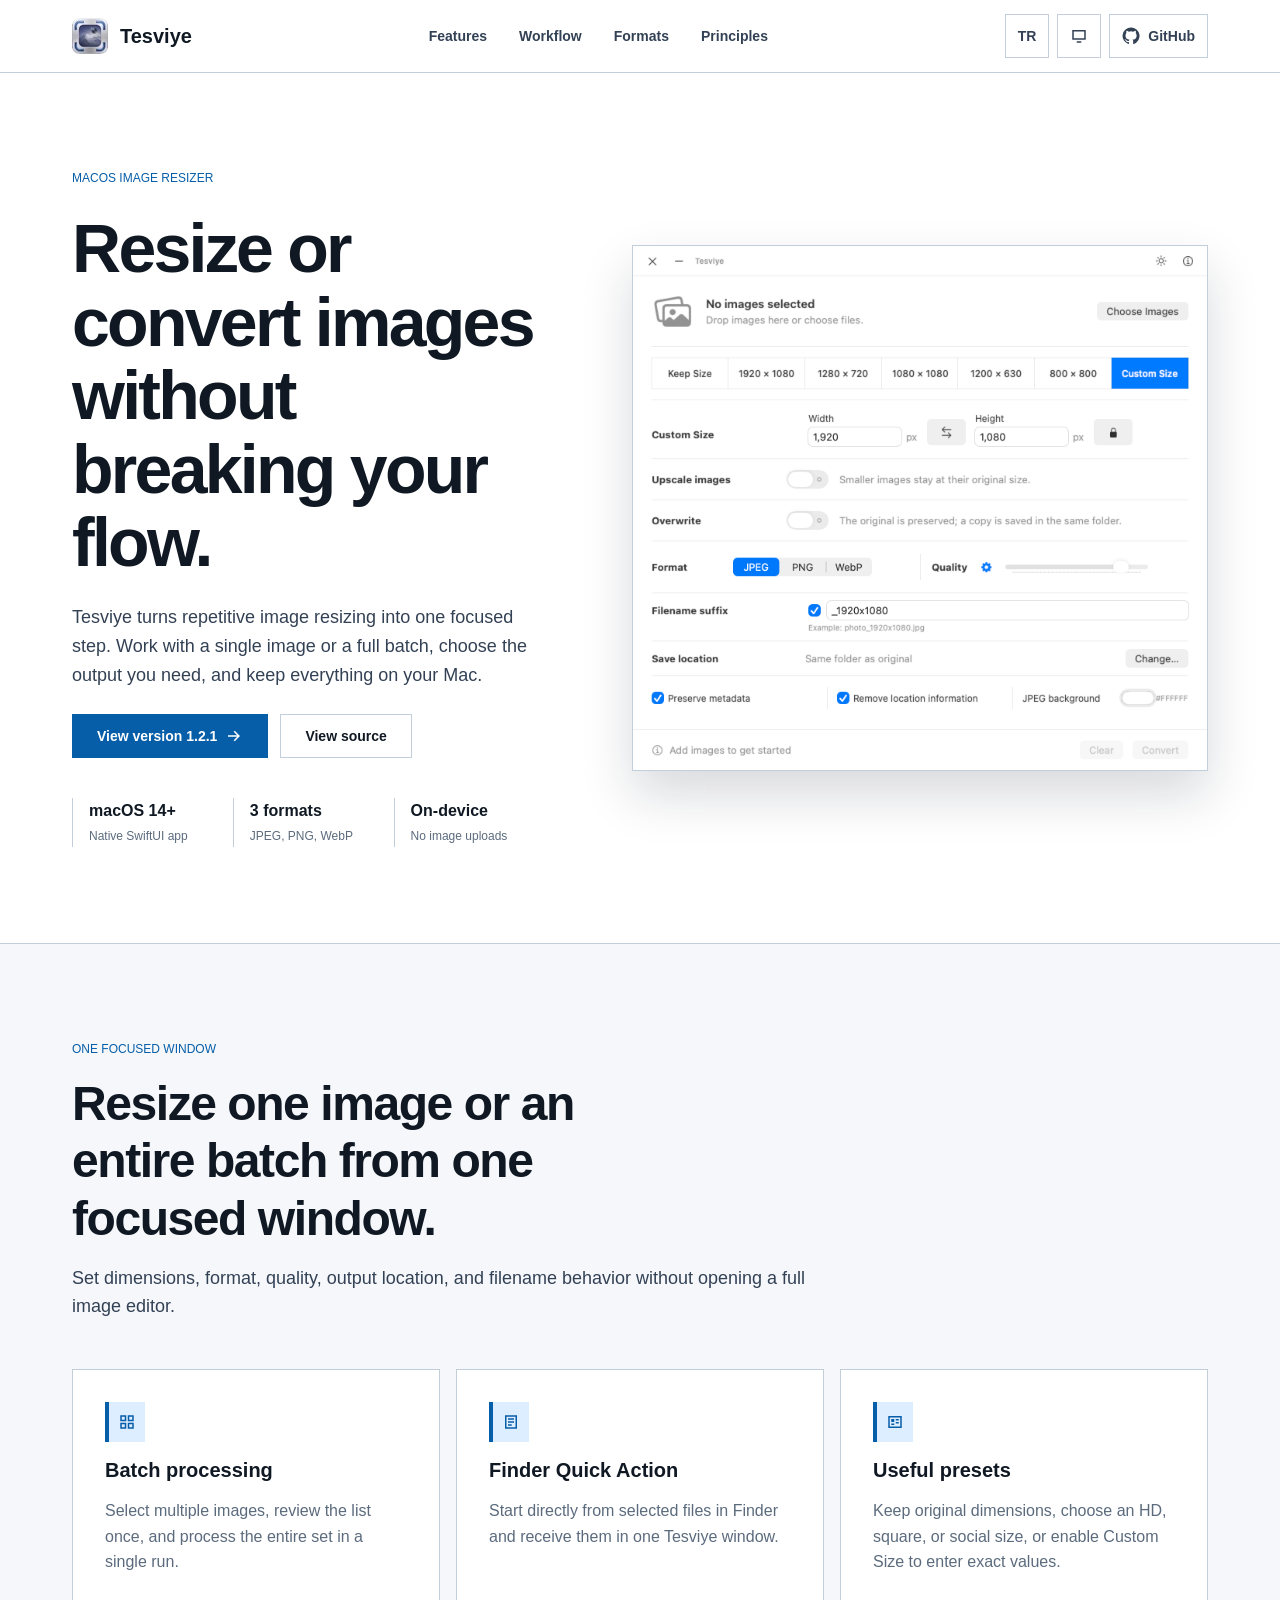
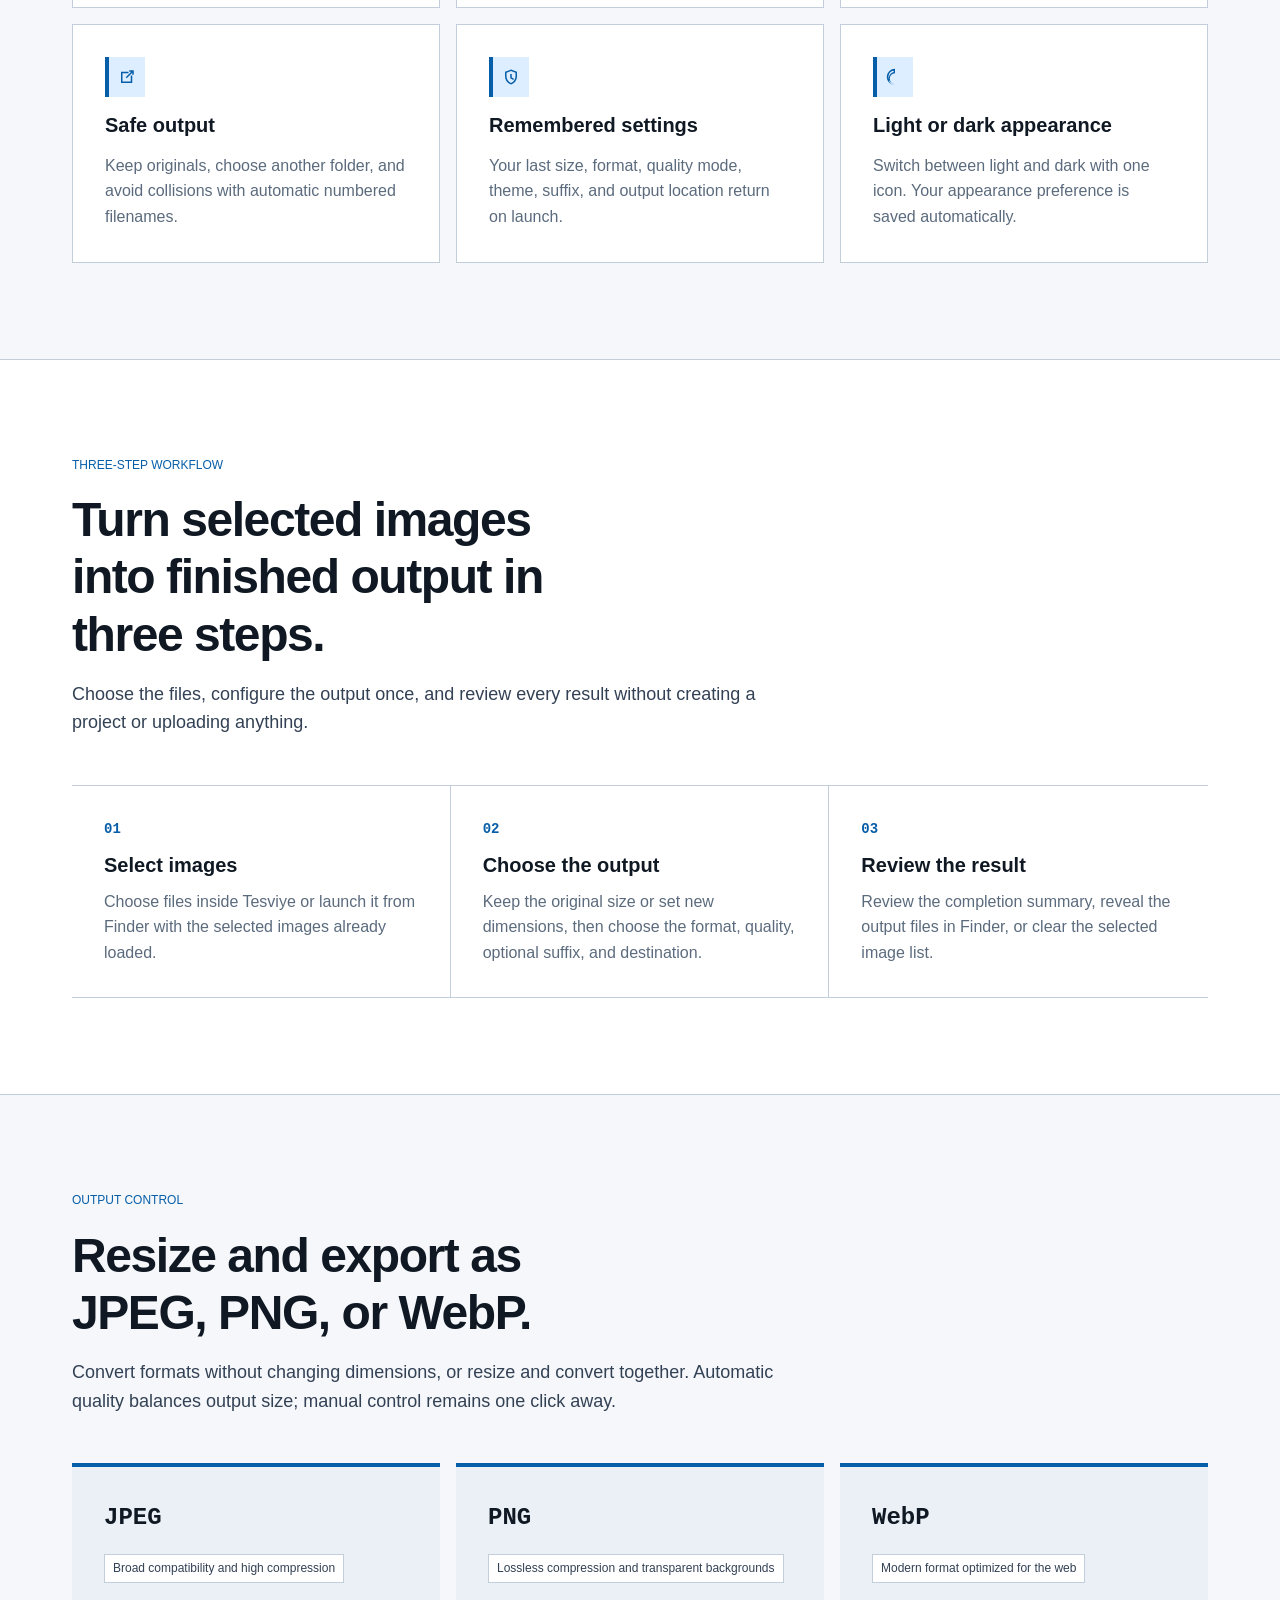
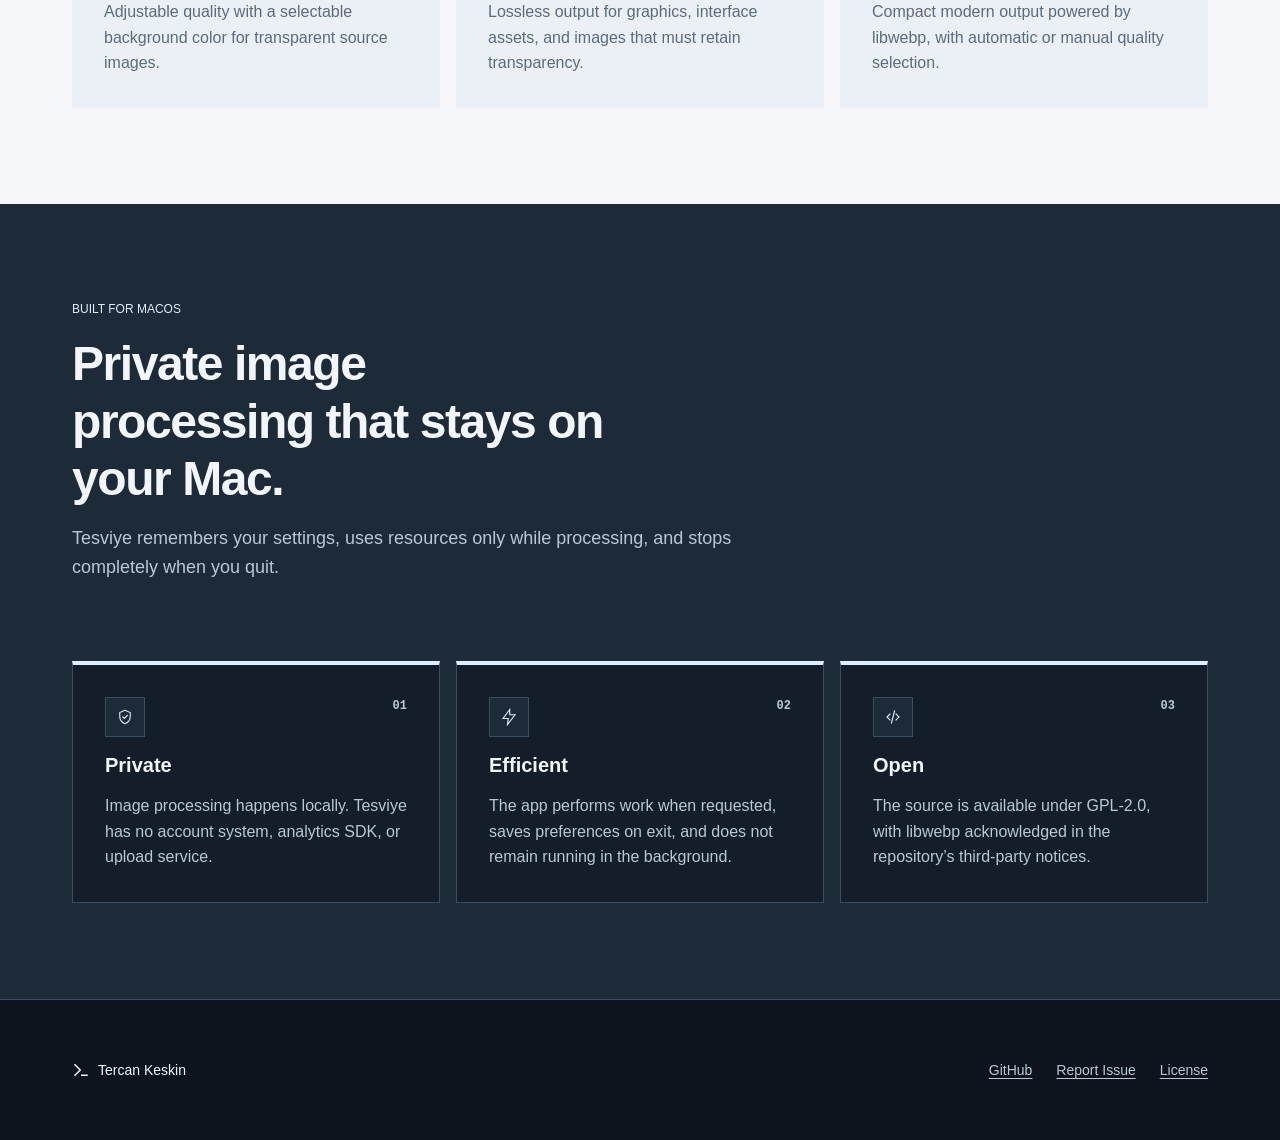
==== commit fea63622: "docs(site): refresh current English app screenshots - Generate matching light and dark captures from" ====
--- a/docs/index.html
+++ b/docs/index.html
@@ -182,9 +182,9 @@
               <img
                 class="app-screenshot-image"
                 src="assets/tesviye-image-resizer-screenshot-light.png"
-                width="742"
-                height="838"
-                alt="Tesviye image conversion settings in light appearance."
+                width="1480"
+                height="1352"
+                alt="Current English Tesviye interface with size and conversion settings in light appearance."
                 decoding="async"
                 fetchpriority="high"
               >
@@ -194,9 +194,9 @@
               <img
                 class="app-screenshot-image"
                 src="assets/tesviye-image-resizer-screenshot-dark.png"
-                width="742"
-                height="838"
-                alt="Tesviye image conversion settings in dark appearance."
+                width="1480"
+                height="1352"
+                alt="Current English Tesviye interface with size and conversion settings in dark appearance."
                 decoding="async"
                 fetchpriority="high"
               >
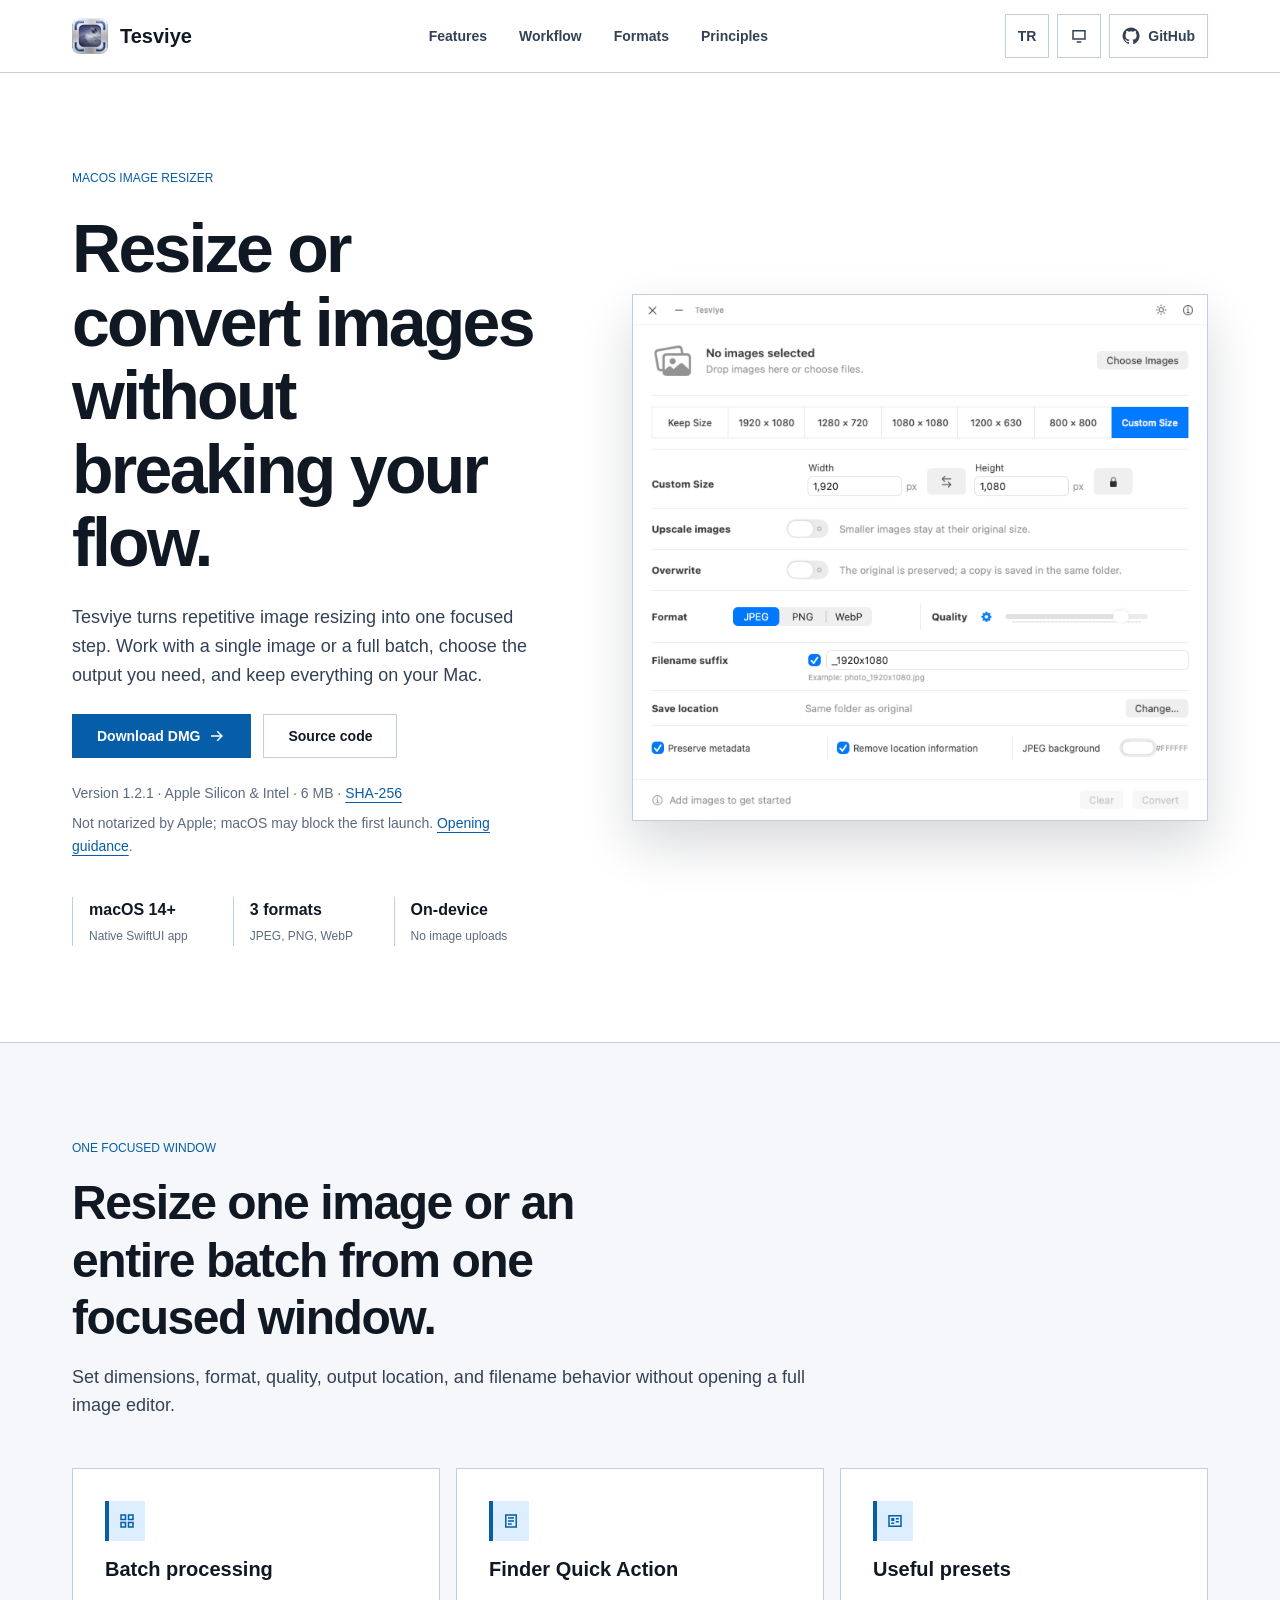
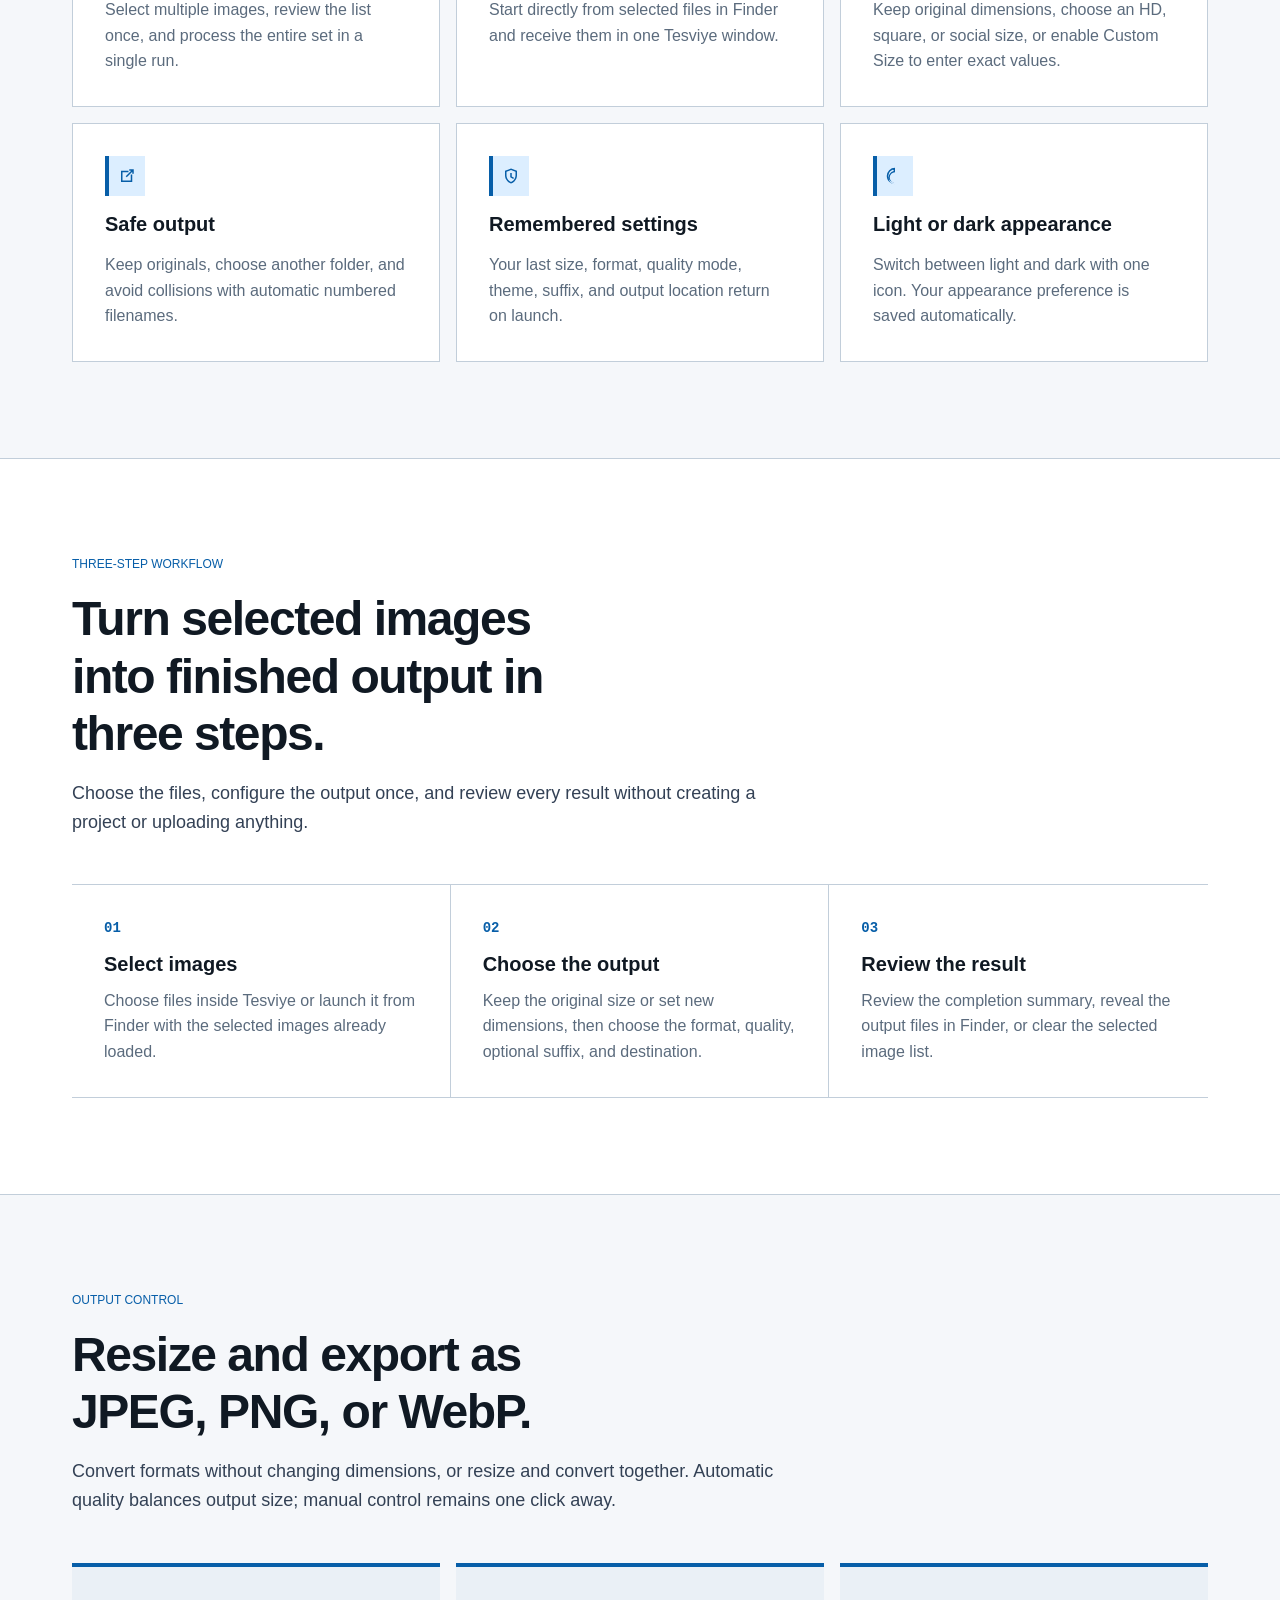
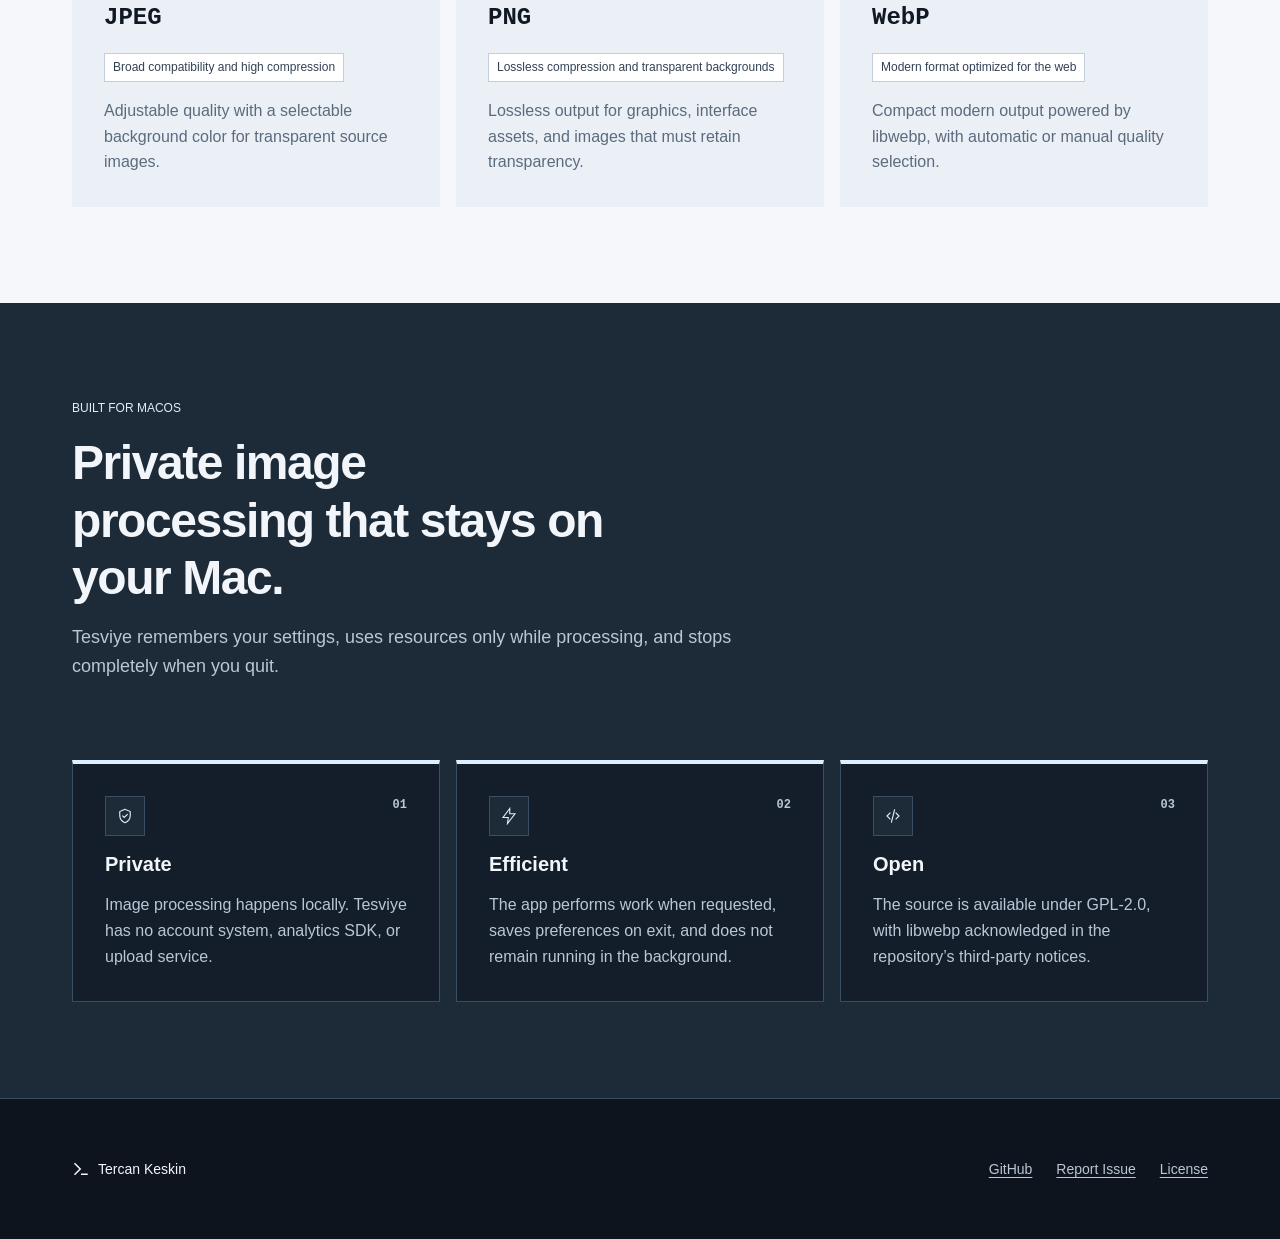
==== commit 07f7ddba: "feat(release): publish downloadable macOS DMG - Include the universal Tesviye 1.2.1 DMG and versione" ====
--- a/docs/index.html
+++ b/docs/index.html
@@ -51,7 +51,7 @@
         "isAccessibleForFree": true,
         "license": "https://github.com/tercan/tesviye/blob/main/LICENSE",
         "codeRepository": "https://github.com/tercan/tesviye",
-        "downloadUrl": "https://github.com/tercan/tesviye/archive/refs/heads/main.zip",
+        "downloadUrl": "https://tercan.github.io/tesviye/downloads/Tesviye-1.2.1-universal.dmg",
         "image": "https://tercan.github.io/tesviye/assets/tesviye-icon.png",
         "author": {
           "@type": "Person",
@@ -152,14 +152,18 @@
               batch, choose the output you need, and keep everything on your Mac.
             </p>
             <div class="hero-actions">
-              <a class="button" href="https://github.com/tercan/tesviye/tree/main">
-                View version 1.2.1
+              <a class="button" href="downloads/Tesviye-1.2.1-universal.dmg" download="Tesviye-1.2.1-universal.dmg" aria-describedby="download-notice">
+                Download DMG
                 <svg viewBox="0 0 24 24" aria-hidden="true">
                   <path fill="currentColor" d="m13 5 7 7-7 7-1.4-1.4 4.6-4.6H4v-2h12.2l-4.6-4.6L13 5Z"></path>
                 </svg>
               </a>
-              <a class="button button--secondary" href="https://github.com/tercan/tesviye">View source</a>
+              <a class="button button--secondary" href="https://github.com/tercan/tesviye/archive/refs/tags/v1.2.1.zip">Source code</a>
             </div><!-- /.hero-actions -->
+            <aside class="download-details" aria-label="Download details">
+              <p>Version 1.2.1 · Apple Silicon &amp; Intel · 6 MB · <a href="downloads/Tesviye-1.2.1-universal.dmg.sha256">SHA-256</a></p>
+              <p id="download-notice">Not notarized by Apple; macOS may block the first launch. <a href="https://support.apple.com/en-us/102445" target="_blank" rel="noopener noreferrer">Opening guidance</a>.</p>
+            </aside><!-- /.download-details -->
             <ul class="hero-facts">
               <li class="fact-item">
                 <span class="fact-value">macOS 14+</span>
--- a/docs/style.css
+++ b/docs/style.css
@@ -287,6 +287,19 @@
   gap: var(--space-sm);
 }
 
+.download-details {
+  display: grid;
+  gap: var(--space-xs);
+  color: var(--color-text-muted);
+  font-size: var(--font-size-sm);
+}
+
+.download-details a {
+  color: var(--color-primary);
+  text-decoration: underline;
+  text-underline-offset: var(--space-2xs);
+}
+
 .hero-facts {
   display: grid;
   padding-top: var(--space-md);
